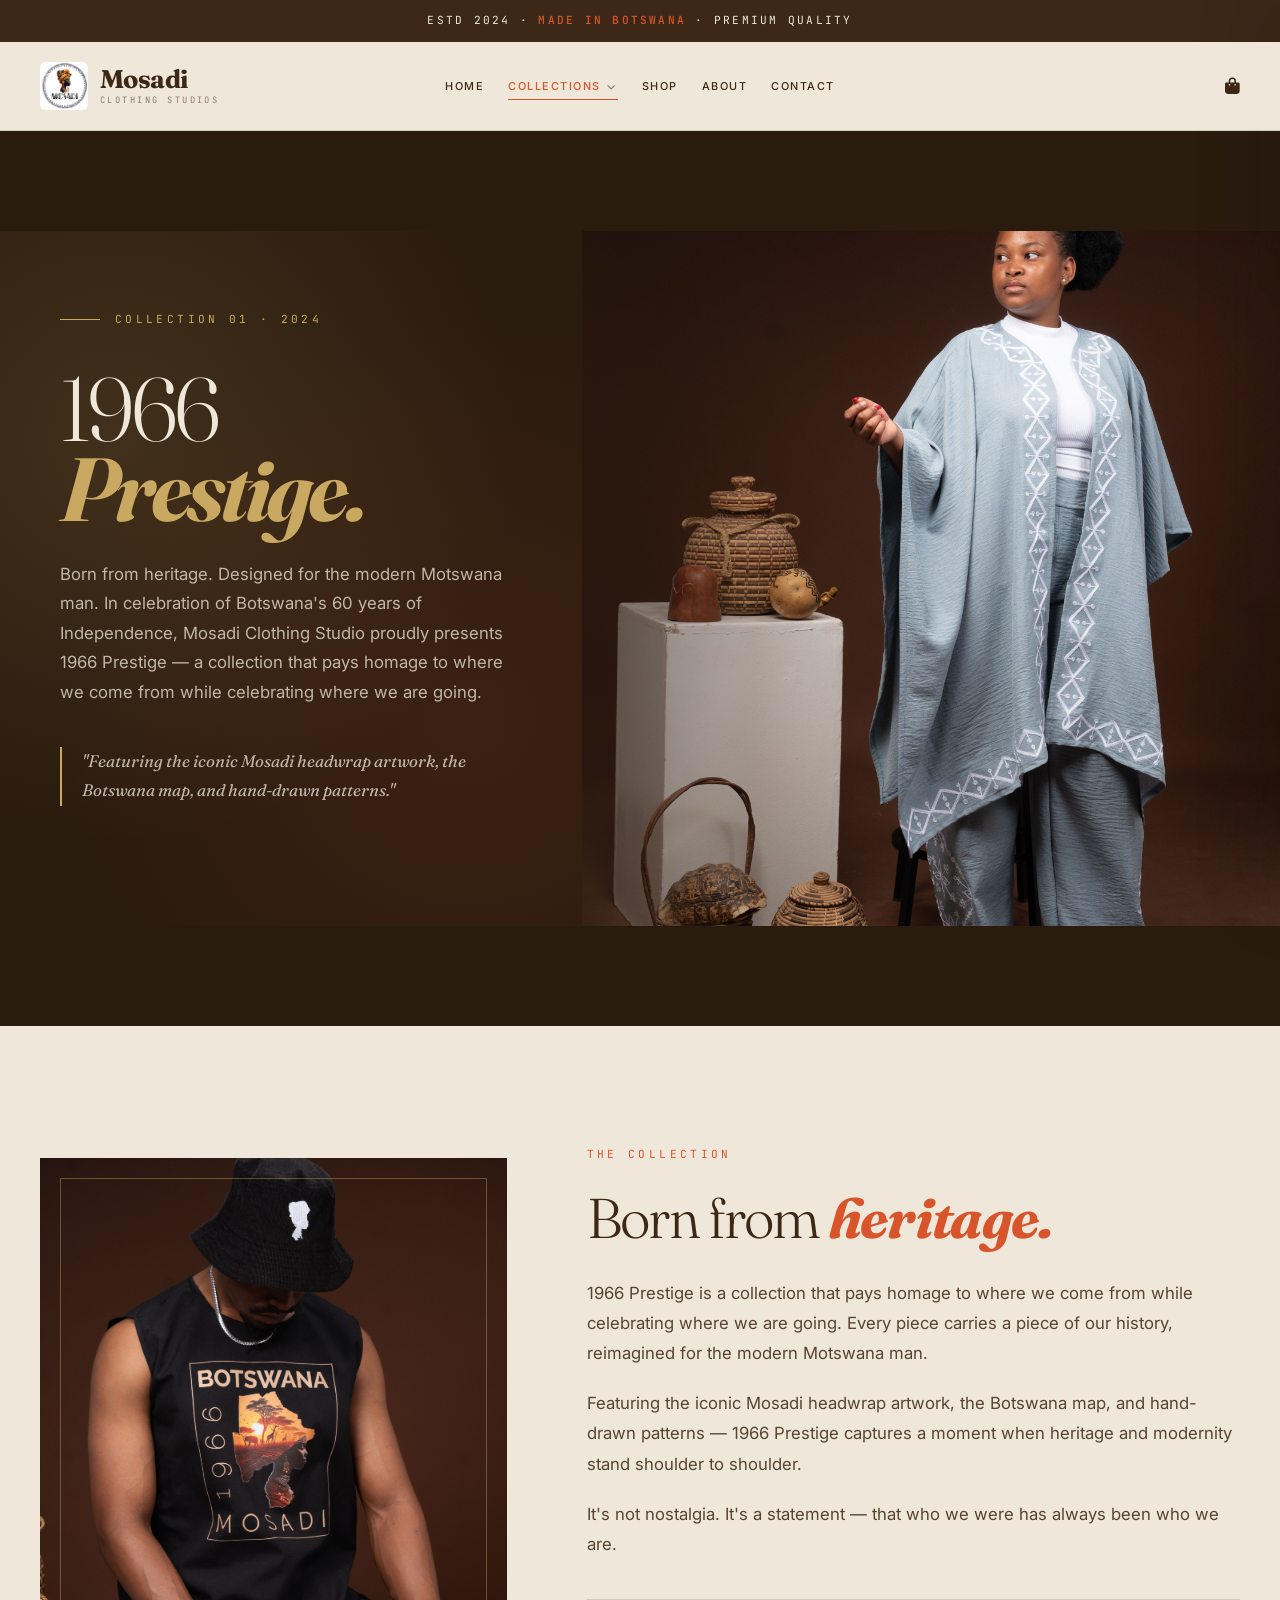
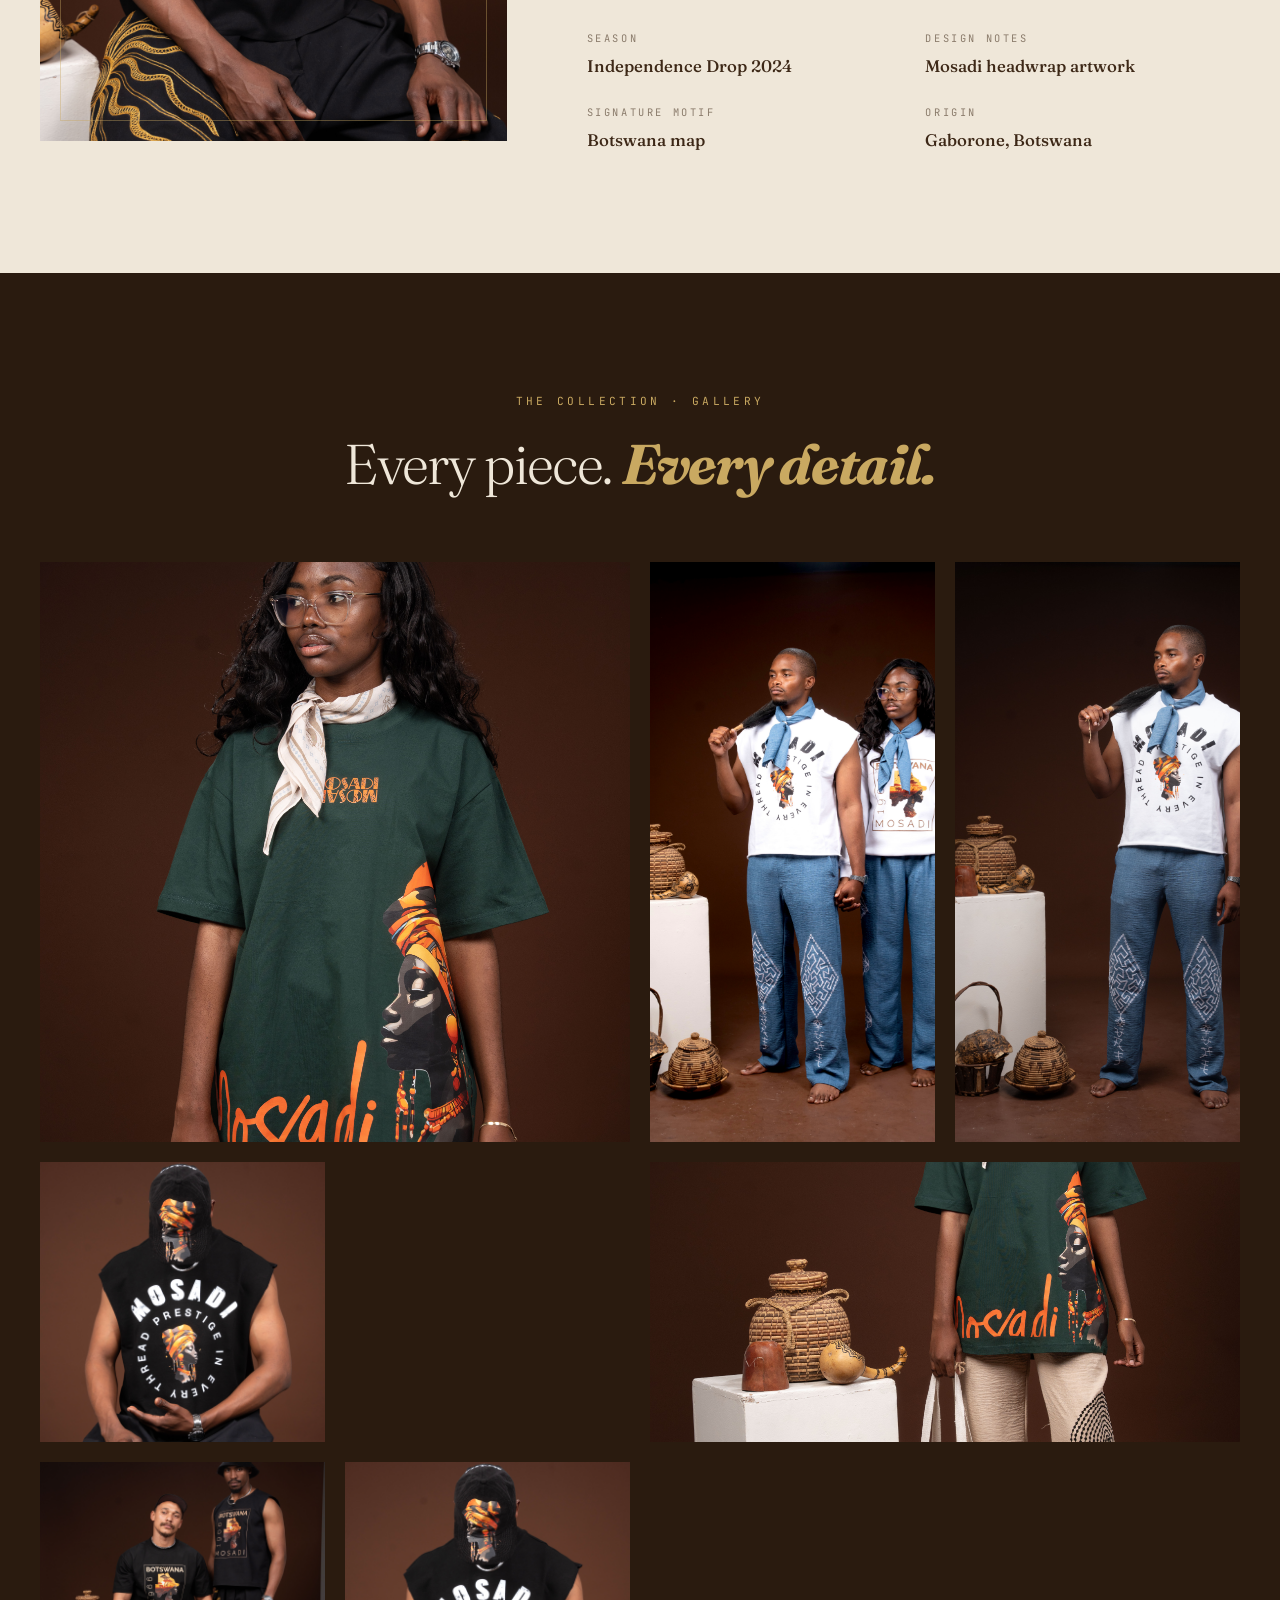
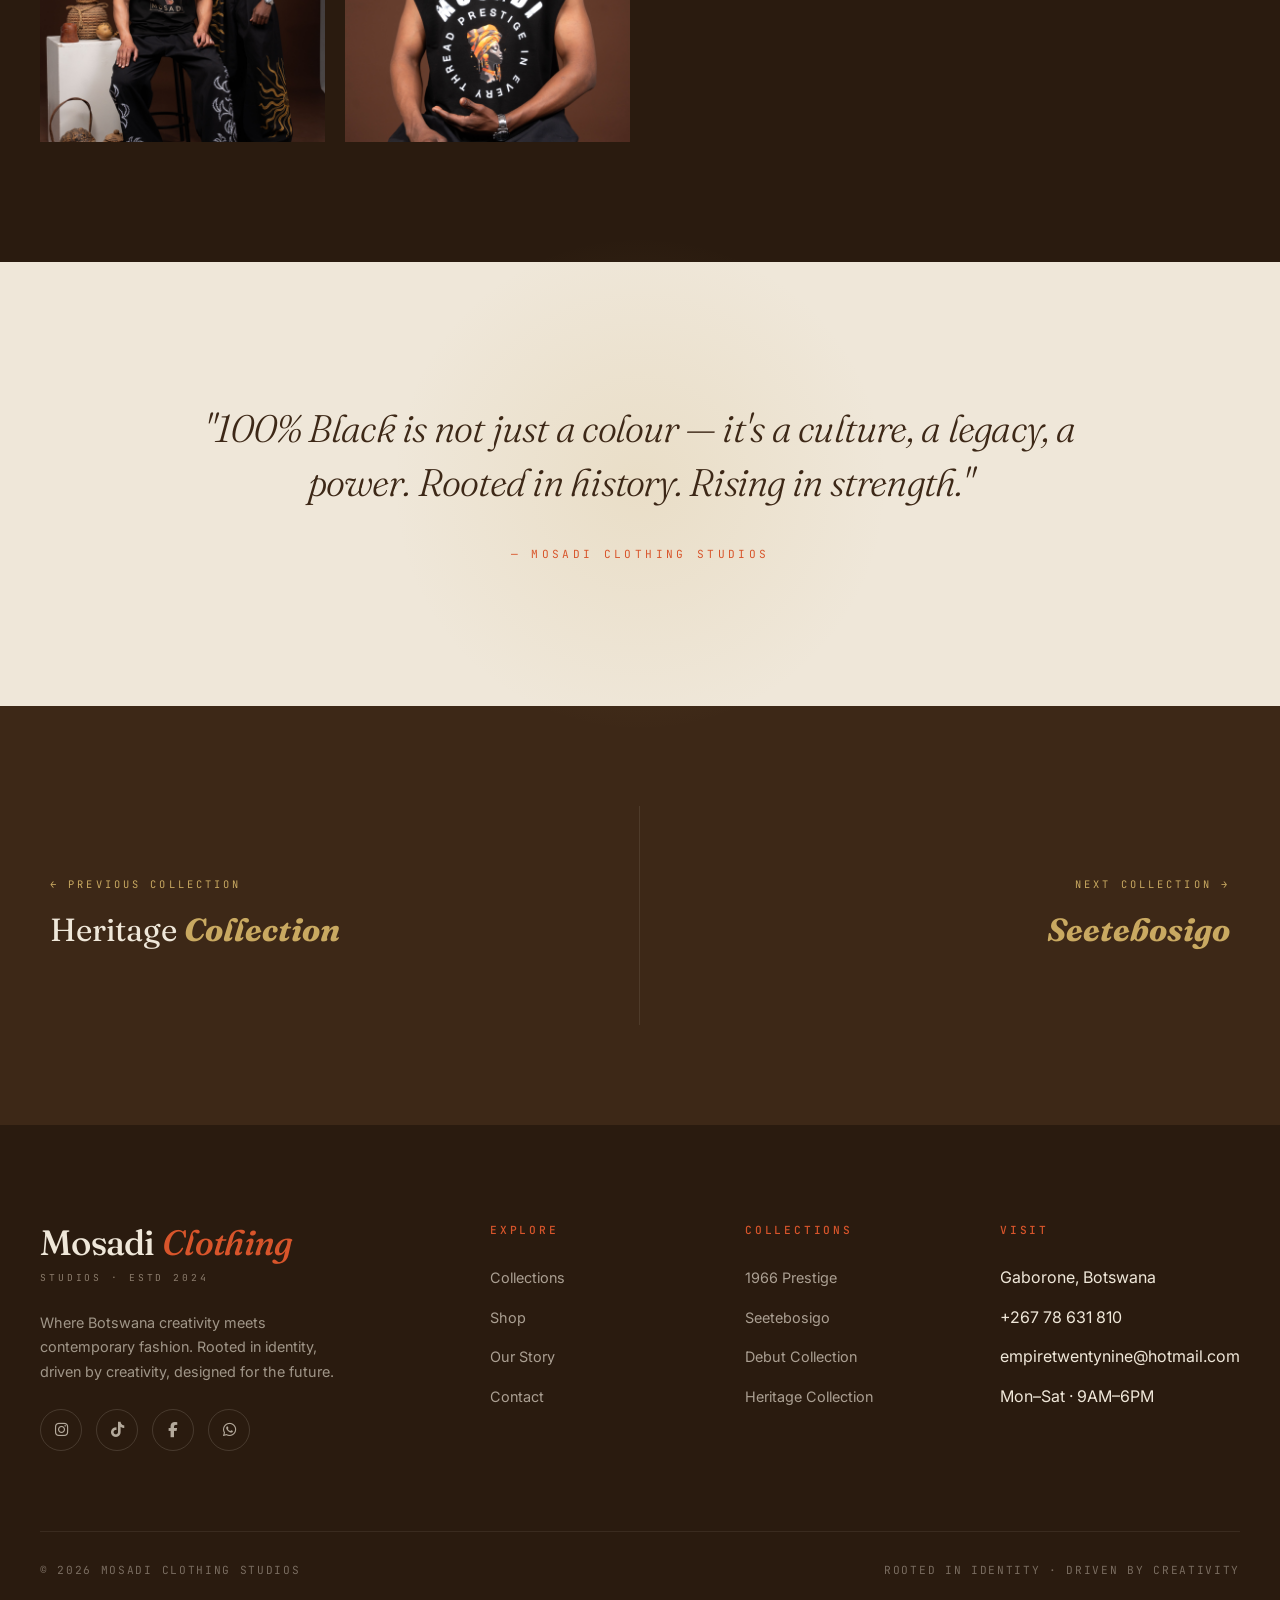
==== 1966-prestige.html @ 162afd67 "Fix logo image source in 1966-prestige.html" ====
<!DOCTYPE html>
<html lang="en">
<head>
    <meta charset="UTF-8">
    <meta name="viewport" content="width=device-width, initial-scale=1.0">
    <title>1966 Prestige | Mosadi Clothing Studios</title>
    <meta name="description" content="1966 Prestige — Born from heritage. Designed for the modern Motswana man. In celebration of Botswana's 60 years of Independence.">
    <link rel="stylesheet" href="https://cdnjs.cloudflare.com/ajax/libs/font-awesome/6.4.0/css/all.min.css">
    <link href="https://fonts.googleapis.com/css2?family=Fraunces:ital,opsz,wght@0,9..144,300;0,9..144,500;0,9..144,700;1,9..144,400&family=Inter:wght@400;500;600&family=JetBrains+Mono:wght@400;500&display=swap" rel="stylesheet">
    <link rel="stylesheet" href="style.css">
    <style>
        /* ============================================
           HERO
        ============================================ */
        .p-hero {
            display: grid;
            grid-template-columns: 1fr 1.2fr;
            min-height: 92vh;
            background: #2A1B0F;
        }
        .p-hero-text {
            padding: 80px 60px;
            display: flex;
            flex-direction: column;
            justify-content: center;
            position: relative;
            color: #EFE7D9;
        }
        .p-hero-text::before {
            content: '';
            position: absolute;
            inset: 0;
            background:
                radial-gradient(circle at 20% 30%, rgba(201, 169, 97, 0.15), transparent 60%),
                radial-gradient(circle at 80% 70%, rgba(216, 85, 43, 0.1), transparent 60%);
            pointer-events: none;
        }
        .p-hero-eyebrow {
            display: flex;
            align-items: center;
            gap: 15px;
            font-family: 'JetBrains Mono', monospace;
            font-size: 0.7rem;
            letter-spacing: 0.3em;
            text-transform: uppercase;
            color: #C9A961;
            margin-bottom: 40px;
            position: relative;
        }
        .p-hero-eyebrow::before {
            content: '';
            width: 40px;
            height: 1px;
            background: #C9A961;
        }
        .p-hero-text h1 {
            font-family: 'Fraunces', serif;
            font-size: clamp(3.5rem, 7vw, 7rem);
            font-weight: 300;
            line-height: 0.9;
            letter-spacing: -0.04em;
            color: #EFE7D9;
            margin-bottom: 30px;
            position: relative;
        }
        .p-hero-text h1 em {
            font-style: italic;
            font-weight: 700;
            color: #C9A961;
        }
        .p-hero-text p {
            font-size: 1.05rem;
            color: rgba(239, 231, 217, 0.75);
            max-width: 460px;
            line-height: 1.75;
            position: relative;
            margin-bottom: 40px;
        }
        .p-hero-tagline {
            font-family: 'Fraunces', serif;
            font-style: italic;
            font-size: 1.4rem;
            color: #C9A961;
            border-left: 2px solid #C9A961;
            padding-left: 20px;
            position: relative;
        }
        .p-hero-visual {
            background-size: cover;
            background-position: center;
            position: relative;
        }
        .p-hero-visual::after {
            content: '';
            position: absolute;
            inset: 0;
            background: linear-gradient(to left, transparent 60%, rgba(42, 27, 15, 0.5));
        }

        /* ============================================
           STORY
        ============================================ */
        .p-story {
            padding: 120px 0;
            background: #EFE7D9;
        }
        .p-story-grid {
            display: grid;
            grid-template-columns: 1fr 1.4fr;
            gap: 80px;
            align-items: center;
        }
        .p-story-img {
            aspect-ratio: 4/5;
            background-size: cover;
            background-position: center;
            position: relative;
        }
        .p-story-img::after {
            content: '';
            position: absolute;
            top: 20px; left: 20px; right: 20px; bottom: 20px;
            border: 1px solid rgba(201, 169, 97, 0.4);
        }
        .p-story-text h2 {
            font-family: 'Fraunces', serif;
            font-size: clamp(2.2rem, 4.5vw, 3.5rem);
            font-weight: 300;
            line-height: 1.05;
            letter-spacing: -0.03em;
            color: #3D2817;
            margin-bottom: 30px;
        }
        .p-story-text h2 em { font-style: italic; font-weight: 700; color: #D8552B; }
        .p-story-text p {
            font-size: 1.05rem;
            color: #3D2817;
            opacity: 0.85;
            line-height: 1.8;
            margin-bottom: 20px;
        }
        .p-story-notes {
            margin-top: 40px;
            display: grid;
            grid-template-columns: 1fr 1fr;
            gap: 24px;
            padding-top: 30px;
            border-top: 1px solid rgba(61, 40, 23, 0.15);
        }
        .p-story-note-label {
            font-family: 'JetBrains Mono', monospace;
            font-size: 0.65rem;
            letter-spacing: 0.25em;
            text-transform: uppercase;
            color: #8A7B6B;
            margin-bottom: 6px;
            display: block;
        }
        .p-story-note-value {
            font-family: 'Fraunces', serif;
            font-size: 1.05rem;
            color: #3D2817;
            font-weight: 500;
        }

        /* ============================================
           GALLERY — NEW
        ============================================ */
        .p-gallery {
            padding: 120px 0;
            background: #2A1B0F;
            color: #EFE7D9;
        }
        .p-gallery-header {
            text-align: center;
            margin-bottom: 70px;
        }
        .p-gallery-header .section-label {
            color: #C9A961;
            text-align: center;
            display: block;
        }
        .p-gallery-header h2 {
            font-family: 'Fraunces', serif;
            font-size: clamp(2.2rem, 4.5vw, 3.5rem);
            font-weight: 300;
            color: #EFE7D9;
            letter-spacing: -0.03em;
            line-height: 1;
            margin-top: 15px;
        }
        .p-gallery-header h2 em {
            font-style: italic;
            font-weight: 700;
            color: #C9A961;
        }

        /* The masonry-style gallery grid */
        .p-gallery-grid {
            display: grid;
            grid-template-columns: repeat(4, 1fr);
            grid-auto-rows: 280px;
            gap: 20px;
        }

        /* Each gallery item */
        .p-gallery-item {
            background-size: cover;
            background-position: center;
            position: relative;
            overflow: hidden;
            cursor: pointer;
            transition: transform 0.6s ease;
        }

        .p-gallery-item::after {
            content: '';
            position: absolute;
            inset: 0;
            background: linear-gradient(
                to top,
                rgba(26, 19, 13, 0.85) 0%,
                rgba(26, 19, 13, 0.2) 40%,
                transparent 70%
            );
            opacity: 0;
            transition: opacity 0.5s ease;
        }

        .p-gallery-item:hover::after { opacity: 1; }

        .p-gallery-item:hover {
            transform: scale(1.02);
        }

        /* Featured spans — big items */
        .p-gallery-item.tall { grid-row: span 2; }
        .p-gallery-item.wide { grid-column: span 2; }
        .p-gallery-item.hero-item { grid-column: span 2; grid-row: span 2; }

        /* Caption on hover */
        .p-gallery-caption {
            position: absolute;
            bottom: 0;
            left: 0;
            right: 0;
            padding: 25px;
            z-index: 2;
            opacity: 0;
            transform: translateY(10px);
            transition: all 0.5s cubic-bezier(0.4, 0, 0.2, 1);
        }

        .p-gallery-item:hover .p-gallery-caption {
            opacity: 1;
            transform: translateY(0);
        }

        .p-gallery-caption h3 {
            font-family: 'Fraunces', serif;
            font-size: 1.15rem;
            font-weight: 500;
            color: #EFE7D9;
            margin-bottom: 4px;
        }
        .p-gallery-caption span {
            font-family: 'JetBrains Mono', monospace;
            font-size: 0.6rem;
            letter-spacing: 0.2em;
            text-transform: uppercase;
            color: #C9A961;
        }

        /* Responsive gallery */
        @media (max-width: 1024px) {
            .p-gallery-grid {
                grid-template-columns: repeat(2, 1fr);
                grid-auto-rows: 240px;
            }
        }
        @media (max-width: 600px) {
            .p-gallery-grid {
                grid-template-columns: 1fr;
                grid-auto-rows: 320px;
            }
            .p-gallery-item.hero-item,
            .p-gallery-item.wide {
                grid-column: span 1;
            }
            .p-gallery-item.tall { grid-row: span 1; }

            /* On mobile, always show captions */
            .p-gallery-item::after { opacity: 1; }
            .p-gallery-caption {
                opacity: 1;
                transform: translateY(0);
            }
        }

        /* ============================================
           QUOTE
        ============================================ */
        .p-quote {
            padding: 140px 40px;
            background: #EFE7D9;
            text-align: center;
            position: relative;
        }
        .p-quote::before {
            content: '';
            position: absolute;
            top: 50%;
            left: 50%;
            transform: translate(-50%, -50%);
            width: 500px;
            height: 500px;
            background: radial-gradient(circle, rgba(201, 169, 97, 0.15), transparent 70%);
        }
        .p-quote p {
            font-family: 'Fraunces', serif;
            font-style: italic;
            font-weight: 300;
            font-size: clamp(1.5rem, 3vw, 2.5rem);
            line-height: 1.4;
            color: #3D2817;
            max-width: 900px;
            margin: 0 auto 30px;
            letter-spacing: -0.02em;
            position: relative;
        }
        .p-quote span {
            font-family: 'JetBrains Mono', monospace;
            font-size: 0.7rem;
            letter-spacing: 0.3em;
            text-transform: uppercase;
            color: #D8552B;
            position: relative;
        }

        /* ============================================
           PREV / NEXT
        ============================================ */
        .p-nav {
            background: #3D2817;
            color: #EFE7D9;
            display: grid;
            grid-template-columns: 1fr 1fr;
        }
        .p-nav-item {
            padding: 70px 50px;
            display: flex;
            flex-direction: column;
            gap: 12px;
            text-decoration: none;
            color: inherit;
            transition: background 0.4s ease;
        }
        .p-nav-item:first-child { border-right: 1px solid rgba(239, 231, 217, 0.1); }
        .p-nav-item:hover { background: #2A1B0F; }
        .p-nav-label {
            font-family: 'JetBrains Mono', monospace;
            font-size: 0.65rem;
            letter-spacing: 0.3em;
            text-transform: uppercase;
            color: #C9A961;
        }
        .p-nav-title {
            font-family: 'Fraunces', serif;
            font-size: clamp(1.3rem, 2.5vw, 2rem);
            font-weight: 400;
            color: #EFE7D9;
        }
        .p-nav-title em { font-style: italic; font-weight: 700; color: #C9A961; }
        .p-nav-item.next { text-align: right; }

        @media (max-width: 1024px) {
            .p-hero { grid-template-columns: 1fr; }
            .p-hero-visual { min-height: 500px; }
            .p-hero-text { padding: 70px 40px; }
            .p-story-grid { grid-template-columns: 1fr; gap: 50px; }
        }
        @media (max-width: 600px) {
            .p-hero-text { padding: 50px 24px; }
            .p-nav { grid-template-columns: 1fr; }
            .p-nav-item:first-child { border-right: none; border-bottom: 1px solid rgba(239, 231, 217, 0.1); }
            .p-nav-item.next { text-align: left; }
            .p-story-notes { grid-template-columns: 1fr; }
        }
    </style>
</head>
<body>

    <div class="top-bar">ESTD 2024 · <strong>MADE IN BOTSWANA</strong> · PREMIUM QUALITY</div>

    <header>
        <div class="container nav-container">
            <a href="index.html" class="logo">
                <img src="(Upload-from-mobile-1792503243)603AEE9B-3267-40AD-9421-F3F1CFA5DAF8.jpeg" alt="Mosadi Clothing Studios" class="logo-mark">
                <div class="logo-text">
                    <div class="logo-name">Mosadi</div>
                    <div class="logo-sub">CLOTHING STUDIOS</div>
                </div>
            </a>
            <nav>
                <ul>
                    <li><a href="index.html">Home</a></li>
                    <li class="nav-dropdown">
                        <a href="collections.html" class="active">Collections <i class="fas fa-chevron-down"></i></a>
                        <div class="nav-dropdown-menu">
                            <a href="1966-prestige.html"><span class="dropdown-num">01</span> 1966 Prestige</a>
                            <a href="seetebosigo.html"><span class="dropdown-num">02</span> Seetebosigo</a>
                            <a href="debut-collection.html"><span class="dropdown-num">03</span> Debut Collection</a>
                            <a href="heritage-collection.html"><span class="dropdown-num">04</span> Heritage Collection</a>
                        </div>
                    </li>
                    <li><a href="shop.html">Shop</a></li>
                    <li><a href="about.html">About</a></li>
                    <li><a href="contact.html">Contact</a></li>
                </ul>
            </nav>
            <div class="nav-icons">
            
                <button class="cart-icon-btn" onclick="toggleCart()" aria-label="Open cart">
                    <i class="fas fa-shopping-bag"></i>
                    <span class="cart-count" id="cart-count">0</span>
                </button>
            </div>
        </div>
    </header>

    <main>

        <!-- HERO -->
        <section class="p-hero">
            <div class="p-hero-text">
                <span class="p-hero-eyebrow">Collection 01 · 2024</span>
                <h1>1966<br><em>Prestige.</em></h1>
                <p>Born from heritage. Designed for the modern Motswana man. In celebration of Botswana's 60 years of Independence, Mosadi Clothing Studio proudly presents 1966 Prestige — a collection that pays homage to where we come from while celebrating where we are going.</p>
                <p class="p-hero-tagline">"Featuring the iconic Mosadi headwrap artwork, the Botswana map, and hand-drawn patterns."</p>
            </div>
            <div class="p-hero-visual" style="background-image: url('IMG_2333%20(1).jpeg');"></div>
        </section>

        <!-- STORY -->
        <section class="p-story">
            <div class="container p-story-grid">
                <div class="p-story-img" style="background-image: url('IMG_2314.jpeg');"></div>
                <div class="p-story-text">
                    <span class="section-label">The Collection</span>
                    <h2>Born from <em>heritage.</em></h2>
                    <p>1966 Prestige is a collection that pays homage to where we come from while celebrating where we are going. Every piece carries a piece of our history, reimagined for the modern Motswana man.</p>
                    <p>Featuring the iconic Mosadi headwrap artwork, the Botswana map, and hand-drawn patterns — 1966 Prestige captures a moment when heritage and modernity stand shoulder to shoulder.</p>
                    <p>It's not nostalgia. It's a statement — that who we were has always been who we are.</p>
                    <div class="p-story-notes">
                        <div>
                            <span class="p-story-note-label">Season</span>
                            <span class="p-story-note-value">Independence Drop 2024</span>
                        </div>
                        <div>
                            <span class="p-story-note-label">Design Notes</span>
                            <span class="p-story-note-value">Mosadi headwrap artwork</span>
                        </div>
                        <div>
                            <span class="p-story-note-label">Signature Motif</span>
                            <span class="p-story-note-value">Botswana map</span>
                        </div>
                        <div>
                            <span class="p-story-note-label">Origin</span>
                            <span class="p-story-note-value">Gaborone, Botswana</span>
                        </div>
                    </div>
                </div>
            </div>
        </section>

        <!-- GALLERY — NEW -->
        <section class="p-gallery">
            <div class="container">
                <div class="p-gallery-header">
                    <span class="section-label">The Collection · Gallery</span>
                    <h2>Every piece. <em>Every detail.</em></h2>
                </div>

                <div class="p-gallery-grid">

                    <!-- Hero image — 2x2 -->
                    <div class="p-gallery-item hero-item" style="background-image: url('IMG_2313.jpeg');">
                        <div class="p-gallery-caption">
                            <h3>1966 Prestige — Hero Look</h3>
                            <span>Collection Signature</span>
                        </div>
                    </div>

                    <!-- Tall images -->
                    <div class="p-gallery-item tall" style="background-image: url('IMG_2146.jpeg');">
                        <div class="p-gallery-caption">
                            <h3>Heritage Hoodie</h3>
                            <span>Signature Cut</span>
                        </div>
                    </div>

                    <div class="p-gallery-item tall" style="background-image: url('IMG_2143.jpeg');">
                        <div class="p-gallery-caption">
                            <h3>Botswana Wide-Leg Set</h3>
                            <span>Full Look</span>
                        </div>
                    </div>

                    <!-- Standard images -->
                    <div class="p-gallery-item" style="background-image: url('IMG_2139.jpeg');">
                        <div class="p-gallery-caption">
                            <h3>Headwrap Artwork Tee</h3>
                            <span>Graphic Series</span>
                        </div>
                    </div>

                    <div class="p-gallery-item" style="background-image: url('IMG_2138%20(1).jpeg);">
                        <div class="p-gallery-caption">
                            <h3>Botswana Map Print</h3>
                            <span>Signature Motif</span>
                        </div>
                    </div>

                    <!-- Wide image -->
                    <div class="p-gallery-item wide" style="background-image: url('IMG_2137.jpeg');">
                        <div class="p-gallery-caption">
                            <h3>Independence Edition Set</h3>
                            <span>Full Coordination</span>
                        </div>
                    </div>

                    <!-- More standard images -->
                    <div class="p-gallery-item" style="background-image: url('IMG_2136.jpeg');">
                        <div class="p-gallery-caption">
                            <h3>Hand-Drawn Patterns</h3>
                            <span>Detail Shot</span>
                        </div>
                    </div>

                    <div class="p-gallery-item" style="background-image: url('IMG_2139.jpeg');">
                        <div class="p-gallery-caption">
                            <h3>Prestige Cap</h3>
                            <span>Accessories</span>
                        </div>
                    </div>

                </div>
            </div>
        </section>

        <!-- QUOTE -->
        <section class="p-quote">
            <p>"100% Black is not just a colour — it's a culture, a legacy, a power. Rooted in history. Rising in strength."</p>
            <span>— Mosadi Clothing Studios</span>
        </section>

        <!-- PREV / NEXT -->
        <section class="p-nav">
            <a href="heritage-collection.html" class="p-nav-item">
                <span class="p-nav-label">← Previous Collection</span>
                <span class="p-nav-title">Heritage <em>Collection</em></span>
            </a>
            <a href="seetebosigo.html" class="p-nav-item next">
                <span class="p-nav-label">Next Collection →</span>
                <span class="p-nav-title"><em>Seetebosigo</em></span>
            </a>
        </section>

    </main>

    <footer>
        <div class="container">
            <div class="footer-top">
                <div class="footer-brand">
                    <h3>Mosadi <span>Clothing</span></h3>
                    <small>STUDIOS · ESTD 2024</small>
                    <p>Where Botswana creativity meets contemporary fashion. Rooted in identity, driven by creativity, designed for the future.</p>
                    <div class="footer-socials">
                        <a href="https://www.instagram.com/mosadiclothingstudio/3" target="_blank" rel="noopener"><i class="fab fa-instagram"></i></a>
                        <a href="https://www.tiktok.com/@mosadiclothingstudio/video/7630798015929928980" target="_blank" rel="noopener"><i class="fab fa-tiktok"></i></a>
                        <a href="https://www.facebook.com/61581693073335/" target="_blank" rel="noopener"><i class="fab fa-facebook-f"></i></a>
                        <a href="https://wa.me/26778631810" target="_blank" rel="noopener"><i class="fab fa-whatsapp"></i></a>
                    </div>
                </div>
                <div class="footer-col">
                    <h4>Explore</h4>
                    <ul>
                        <li><a href="collections.html">Collections</a></li>
                        <li><a href="shop.html">Shop</a></li>
                        <li><a href="about.html">Our Story</a></li>
                        <li><a href="contact.html">Contact</a></li>
                    </ul>
                </div>
                <div class="footer-col">
                    <h4>Collections</h4>
                    <ul>
                        <li><a href="1966-prestige.html">1966 Prestige</a></li>
                        <li><a href="seetebosigo.html">Seetebosigo</a></li>
                        <li><a href="debut-collection.html">Debut Collection</a></li>
                        <li><a href="heritage-collection.html">Heritage Collection</a></li>
                    </ul>
                </div>
                <div class="footer-col">
                    <h4>Visit</h4>
                    <ul>
                        <li>Gaborone, Botswana</li>
                        <li>+267 78 631 810</li>
                        <li>empiretwentynine@hotmail.com</li>
                        <li>Mon–Sat · 9AM–6PM</li>
                    </ul>
                </div>
            </div>
            <div class="footer-bottom">
                <span>© 2026 MOSADI CLOTHING STUDIOS</span>
                <span>ROOTED IN IDENTITY · DRIVEN BY CREATIVITY</span>
            </div>
        </div>
    </footer>

    <div class="cart-overlay" id="cart-overlay" onclick="closeCart()"></div>
    <aside class="cart-drawer" id="cart-drawer">
        <div class="cart-header">
            <h3>Your Cart</h3>
            <button onclick="closeCart()" aria-label="Close cart"><i class="fas fa-times"></i></button>
        </div>
        <div class="cart-items" id="cart-items"></div>
        <div class="cart-footer">
            <div class="cart-total-row"><span>Total</span><strong id="cart-total">P0.00</strong></div>
            <button class="cart-checkout-btn" onclick="checkoutCart()"><i class="fab fa-whatsapp"></i> Order via WhatsApp</button>
            <p class="cart-note">We'll confirm availability and delivery on WhatsApp</p>
        </div>
    </aside>

    <script src="main.js"></script>
</body>
</html>
---- style.css ----
/* ============================================
   MOSADI CLOTHING STUDIOS — EDITORIAL THEME
   Chocolate · Cream · Burnt Orange · Olive
============================================ */
:root {
    --choc: #3D2817;
    --choc-deep: #2A1B0F;
    --cream: #EFE7D9;
    --cream-warm: #F5EEE1;
    --orange: #D8552B;
    --olive: #4A5D3D;
    --ink: #1A130D;
    --grey: #8A7B6B;
    --border: rgba(61, 40, 23, 0.15);
    --mono: 'JetBrains Mono', monospace;
    --serif: 'Fraunces', serif;
    --sans: 'Inter', sans-serif;
    --transition: all 0.4s cubic-bezier(0.4, 0, 0.2, 1);
}

* { margin: 0; padding: 0; box-sizing: border-box; }

body {
    font-family: var(--sans);
    background-color: var(--cream);
    color: var(--ink);
    line-height: 1.6;
    overflow-x: hidden;
    display: flex;
    flex-direction: column;
    min-height: 100vh;
}

h1, h2, h3, h4, h5 {
    font-family: var(--serif);
    font-weight: 500;
    letter-spacing: -0.02em;
    line-height: 1.05;
}

a { text-decoration: none; color: inherit; transition: var(--transition); }
ul { list-style: none; }
img { max-width: 100%; display: block; }
main { flex: 1; }

.container { max-width: 1400px; margin: 0 auto; padding: 0 40px; width: 100%; }
.mono { font-family: var(--mono); letter-spacing: 0.05em; }

/* ============================================
   TOP BAR
============================================ */
.top-bar {
    background-color: var(--choc);
    color: var(--cream);
    padding: 12px 0;
    text-align: center;
    font-family: var(--mono);
    font-size: 0.7rem;
    letter-spacing: 0.2em;
    text-transform: uppercase;
}
.top-bar strong { color: var(--orange); font-weight: 500; }

/* ============================================
   HEADER
============================================ */
header {
    background-color: var(--cream);
    padding: 20px 0;
    position: sticky;
    top: 0;
    z-index: 1000;
    border-bottom: 1px solid var(--border);
    backdrop-filter: blur(12px);
}

.nav-container {
    display: grid;
    grid-template-columns: 1fr auto 1fr;
    align-items: center;
    gap: 40px;
}

.logo {
    display: flex;
    align-items: center;
    gap: 12px;
    text-decoration: none;
    justify-self: start;
    min-width: 0;
}

.logo-mark {
    width: 48px;
    height: 48px;
    object-fit: cover;
    border-radius: 6px;
    flex-shrink: 0;
    background: var(--choc);
}

.logo-text {
    display: flex;
    flex-direction: column;
    gap: 3px;
    line-height: 1;
    min-width: 0;
}

.logo-name {
    font-family: var(--serif);
    font-size: 1.6rem;
    font-weight: 700;
    letter-spacing: -0.02em;
    color: var(--choc);
    line-height: 1;
    white-space: nowrap;
}

.logo-sub {
    font-family: var(--mono);
    font-size: 0.55rem;
    letter-spacing: 0.28em;
    color: var(--grey);
    font-weight: 400;
    text-transform: uppercase;
    line-height: 1;
    white-space: nowrap;
}

nav { justify-self: center; }

nav ul {
    display: flex;
    gap: 24px;
    list-style: none;
    margin: 0;
    padding: 0;
    white-space: nowrap;
}

nav a {
    font-family: var(--sans);
    font-size: 0.68rem;
    letter-spacing: 0.14em;
    text-transform: uppercase;
    font-weight: 500;
    color: var(--choc);
    text-decoration: none;
    position: relative;
    padding-bottom: 4px;
    white-space: nowrap;
    transition: color 0.3s ease;
    display: inline-block;
}

nav a::after {
    content: '';
    position: absolute;
    bottom: 0;
    left: 0;
    width: 0;
    height: 1px;
    background-color: var(--orange);
    transition: width 0.3s ease;
}

nav a:hover,
nav a.active {
    color: var(--orange);
}

nav a:hover::after,
nav a.active::after {
    width: 100%;
}

.nav-icons {
    display: flex;
    gap: 18px;
    align-items: center;
    justify-self: end;
}

.nav-icons > i {
    color: var(--choc);
    cursor: pointer;
    font-size: 1rem;
    transition: color 0.3s ease;
}

.nav-icons > i:hover {
    color: var(--orange);
}

@media (max-width: 850px) {
    .nav-container {
        grid-template-columns: 1fr;
        gap: 16px;
        justify-items: center;
    }
    .logo { justify-self: center; }
    .nav-icons { justify-self: center; }
    nav ul {
        gap: 18px;
        flex-wrap: wrap;
        justify-content: center;
    }
    nav a {
        font-size: 0.62rem;
        letter-spacing: 0.1em;
    }
}
@media (max-width: 500px) {
    .logo-mark { width: 40px; height: 40px; }
    .logo-name { font-size: 1.3rem; }
    .logo-sub { font-size: 0.5rem; }
    nav ul { gap: 14px; }
    nav a { font-size: 0.62rem; letter-spacing: 0.1em; }
}

/* ============================================
   HERO
============================================ */
.hero {
    background-color: var(--choc);
    color: var(--cream);
    min-height: 92vh;
    display: grid;
    grid-template-columns: 1fr 1.15fr;
    align-items: stretch;
    overflow: hidden;
}

.hero-content {
    padding: 80px 60px;
    display: flex;
    flex-direction: column;
    justify-content: center;
    background-color: var(--choc);
    position: relative;
}
.hero-content::before {
    content: '';
    position: absolute;
    top: 0; left: 0; right: 0; bottom: 0;
    background:
        radial-gradient(circle at 20% 30%, rgba(216, 85, 43, 0.08), transparent 60%),
        radial-gradient(circle at 80% 70%, rgba(74, 93, 61, 0.1), transparent 60%);
    pointer-events: none;
}

.hero-eyebrow {
    font-family: var(--mono);
    font-size: 0.7rem;
    letter-spacing: 0.3em;
    text-transform: uppercase;
    color: var(--orange);
    margin-bottom: 40px;
    position: relative;
    display: flex;
    align-items: center;
    gap: 15px;
}
.hero-eyebrow::before {
    content: '';
    width: 40px;
    height: 1px;
    background-color: var(--orange);
}

.hero h1 {
    font-size: clamp(4rem, 8vw, 8rem);
    font-weight: 300;
    line-height: 0.9;
    letter-spacing: -0.04em;
    color: var(--cream);
    margin-bottom: 30px;
    position: relative;
}
.hero h1 em {
    font-style: italic;
    font-weight: 700;
    color: var(--orange);
}

.hero p {
    font-size: 1.05rem;
    color: rgba(239, 231, 217, 0.75);
    max-width: 500px;
    margin-bottom: 45px;
    line-height: 1.7;
    position: relative;
}

.hero-actions {
    display: flex;
    gap: 20px;
    flex-wrap: wrap;
    position: relative;
}

.btn {
    display: inline-flex;
    align-items: center;
    gap: 12px;
    padding: 18px 36px;
    background-color: var(--orange);
    color: var(--cream);
    font-family: var(--sans);
    font-size: 0.75rem;
    font-weight: 600;
    text-transform: uppercase;
    letter-spacing: 0.2em;
    border: 1px solid var(--orange);
    cursor: pointer;
    transition: var(--transition);
}
.btn:hover { background-color: transparent; color: var(--orange); }

.btn-outline {
    background-color: transparent;
    color: var(--cream);
    border-color: rgba(239, 231, 217, 0.3);
}
.btn-outline:hover { background-color: var(--cream); color: var(--choc); border-color: var(--cream); }

.hero-image {
    background-size: cover;
    background-position: center;
    position: relative;
}
.hero-image::after {
    content: '';
    position: absolute;
    inset: 0;
    background: linear-gradient(to right, rgba(61, 40, 23, 0.3), transparent 40%);
}

.hero-stamp {
    position: absolute;
    bottom: 40px;
    right: 40px;
    width: 120px;
    height: 120px;
    border-radius: 50%;
    border: 1px solid rgba(239, 231, 217, 0.3);
    display: flex;
    align-items: center;
    justify-content: center;
    font-family: var(--mono);
    font-size: 0.6rem;
    letter-spacing: 0.2em;
    color: var(--cream);
    text-align: center;
    line-height: 1.5;
    transform: rotate(-8deg);
    z-index: 2;
}

/* ============================================
   SECTIONS
============================================ */
section { padding: 100px 0; }

.section-label {
    font-family: var(--mono);
    font-size: 0.7rem;
    letter-spacing: 0.3em;
    text-transform: uppercase;
    color: var(--orange);
    margin-bottom: 25px;
    display: block;
}

.section-title {
    font-size: clamp(2.5rem, 5vw, 5rem);
    font-weight: 300;
    line-height: 1;
    letter-spacing: -0.03em;
    color: var(--choc);
    margin-bottom: 30px;
}
.section-title em {
    font-style: italic;
    font-weight: 700;
    color: var(--orange);
}

/* ============================================
   BRAND STORY
============================================ */
.story {
    background-color: var(--cream-warm);
    padding: 120px 0;
}
.story-grid {
    display: grid;
    grid-template-columns: 1fr 1.2fr;
    gap: 80px;
    align-items: center;
}
.story-img {
    position: relative;
    aspect-ratio: 3/4;
    overflow: hidden;
}
.story-img img {
    width: 100%;
    height: 100%;
    object-fit: cover;
    filter: sepia(0.15) contrast(1.05);
    transition: transform 1s ease;
}
.story-img:hover img { transform: scale(1.04); }
.story-img::after {
    content: '';
    position: absolute;
    top: 20px; left: 20px; right: 20px; bottom: 20px;
    border: 1px solid rgba(239, 231, 217, 0.4);
    pointer-events: none;
}

.story-text h2 {
    font-size: clamp(2.5rem, 4.5vw, 4rem);
    font-weight: 300;
    line-height: 1;
    margin-bottom: 35px;
    color: var(--choc);
}
.story-text h2 em { font-style: italic; font-weight: 700; color: var(--orange); }

.story-text p {
    font-size: 1.05rem;
    color: var(--choc);
    opacity: 0.8;
    margin-bottom: 22px;
    line-height: 1.75;
}
.story-text .signature {
    font-family: var(--serif);
    font-style: italic;
    font-size: 1.4rem;
    color: var(--orange);
    margin-top: 30px;
}

/* ============================================
   COLLECTIONS PREVIEW
============================================ */
.collections-preview {
    background-color: var(--choc);
    color: var(--cream);
}
.collections-preview .section-title { color: var(--cream); }
.collections-preview .section-title em { color: var(--orange); }
.collections-preview .section-label { color: var(--orange); }

.collections-header {
    display: flex;
    justify-content: space-between;
    align-items: flex-end;
    margin-bottom: 70px;
    flex-wrap: wrap;
    gap: 30px;
}
.collections-header .section-title { margin-bottom: 0; max-width: 700px; }
.collections-header p {
    max-width: 320px;
    color: rgba(239, 231, 217, 0.65);
    font-size: 0.9rem;
}

.collections-grid {
    display: grid;
    grid-template-columns: 1.4fr 1fr;
    gap: 30px;
}

.collection-card {
    position: relative;
    overflow: hidden;
    cursor: pointer;
    display: flex;
    flex-direction: column;
    background-color: var(--choc-deep);
}
.collection-card:first-child { grid-row: span 2; }
.collection-card .collection-img {
    height: 100%;
    min-height: 400px;
    background-size: cover;
    background-position: center;
    transition: transform 1.2s ease;
    filter: contrast(1.05) saturate(0.95);
}
.collection-card:hover .collection-img { transform: scale(1.05); }

.collection-overlay {
    position: absolute;
    bottom: 0; left: 0; right: 0;
    padding: 50px 40px 40px;
    background: linear-gradient(to top, rgba(26, 19, 13, 0.95), rgba(26, 19, 13, 0.4) 60%, transparent);
    color: var(--cream);
}
.collection-overlay .coll-num {
    font-family: var(--mono);
    font-size: 0.65rem;
    letter-spacing: 0.3em;
    color: var(--orange);
    display: block;
    margin-bottom: 15px;
}
.collection-overlay h3 {
    font-size: 2.2rem;
    font-weight: 500;
    letter-spacing: -0.02em;
    margin-bottom: 12px;
    color: var(--cream);
}
.collection-overlay p {
    font-size: 0.95rem;
    color: rgba(239, 231, 217, 0.75);
    max-width: 400px;
    line-height: 1.6;
}

/* ============================================
   DESIGN MEANINGS
============================================ */
.meanings { background-color: var(--cream); }
.meanings-header {
    text-align: center;
    max-width: 800px;
    margin: 0 auto 80px;
}
.meanings-header .section-label { text-align: center; }
.meanings-header p {
    color: var(--grey);
    font-size: 1.05rem;
    margin-top: 20px;
}

.meanings-grid {
    display: grid;
    grid-template-columns: repeat(3, 1fr);
    gap: 40px;
}

.meaning-card {
    background-color: var(--cream-warm);
    border: 1px solid var(--border);
    transition: var(--transition);
    overflow: hidden;
    display: flex;
    flex-direction: column;
}
.meaning-card:hover {
    transform: translateY(-8px);
    box-shadow: 0 25px 50px rgba(61, 40, 23, 0.12);
}

.meaning-img {
    height: 320px;
    background-size: cover;
    background-position: center;
    position: relative;
    filter: grayscale(15%) contrast(1.05);
    transition: transform 1s ease, filter 0.6s ease;
}
.meaning-card:hover .meaning-img {
    transform: scale(1.03);
    filter: grayscale(0%);
}

.meaning-content {
    padding: 40px 35px 45px;
    position: relative;
}

.meaning-num {
    font-family: var(--mono);
    font-size: 0.65rem;
    letter-spacing: 0.3em;
    color: var(--orange);
    display: block;
    margin-bottom: 18px;
    font-weight: 500;
}
.meaning-card h3 {
    font-size: 2rem;
    font-weight: 500;
    color: var(--choc);
    margin-bottom: 6px;
    letter-spacing: -0.02em;
}
.meaning-en {
    font-family: var(--serif);
    font-style: italic;
    color: var(--orange);
    font-size: 1.05rem;
    margin-bottom: 20px;
    display: block;
}
.meaning-content p {
    color: var(--grey);
    font-size: 0.95rem;
    line-height: 1.7;
}

/* ============================================
   SHOP PAGE
============================================ */
.page-header {
    padding: 100px 0 60px;
    background-color: var(--choc);
    color: var(--cream);
    text-align: center;
}
.page-header h1 {
    font-size: clamp(3rem, 6vw, 6rem);
    font-weight: 300;
    color: var(--cream);
    margin-bottom: 20px;
    letter-spacing: -0.03em;
}
.page-header h1 em { font-style: italic; font-weight: 700; color: var(--orange); }
.page-header p {
    color: rgba(239, 231, 217, 0.7);
    max-width: 600px;
    margin: 0 auto;
    font-size: 1.05rem;
}

.shop-filters {
    padding: 60px 0 40px;
    display: flex;
    gap: 15px;
    flex-wrap: wrap;
    justify-content: center;
    border-bottom: 1px solid var(--border);
}
.filter-btn {
    padding: 12px 28px;
    background: transparent;
    border: 1px solid var(--border);
    font-family: var(--sans);
    font-size: 0.75rem;
    letter-spacing: 0.15em;
    text-transform: uppercase;
    font-weight: 500;
    cursor: pointer;
    transition: var(--transition);
    color: var(--choc);
}
.filter-btn:hover, .filter-btn.active {
    background-color: var(--choc);
    color: var(--cream);
    border-color: var(--choc);
}

.shop-grid {
    display: grid;
    grid-template-columns: repeat(auto-fill, minmax(280px, 1fr));
    gap: 40px;
    padding: 60px 0 100px;
}

.product-card {
    cursor: pointer;
    transition: var(--transition);
}
.product-card:hover { transform: translateY(-6px); }

.product-img {
    aspect-ratio: 3/4;
    background-color: var(--choc-deep);
    background-size: cover;
    background-position: center;
    position: relative;
    overflow: hidden;
    margin-bottom: 22px;
}
.product-img img {
    width: 100%;
    height: 100%;
    object-fit: cover;
    transition: transform 1s ease;
}
.product-card:hover .product-img img { transform: scale(1.05); }

.product-tag {
    position: absolute;
    top: 20px;
    left: 20px;
    background-color: var(--orange);
    color: var(--cream);
    padding: 6px 14px;
    font-family: var(--mono);
    font-size: 0.6rem;
    letter-spacing: 0.2em;
    text-transform: uppercase;
    font-weight: 500;
    z-index: 2;
}

.product-info h3 {
    font-family: var(--serif);
    font-size: 1.3rem;
    font-weight: 500;
    color: var(--choc);
    margin-bottom: 6px;
    letter-spacing: -0.01em;
}
.product-cat {
    font-family: var(--mono);
    font-size: 0.65rem;
    letter-spacing: 0.2em;
    text-transform: uppercase;
    color: var(--grey);
    display: block;
    margin-bottom: 12px;
}
.product-price {
    font-family: var(--serif);
    font-size: 1.15rem;
    font-weight: 500;
    color: var(--orange);
}

/* ============================================
   ABOUT PAGE
============================================ */
.founders-grid {
    display: grid;
    grid-template-columns: repeat(2, 1fr);
    gap: 40px;
    margin-top: 60px;
}
.founder-card { position: relative; }
.founder-img {
    aspect-ratio: 3/4;
    background-size: cover;
    background-position: center;
    margin-bottom: 25px;
    filter: sepia(0.1);
    transition: var(--transition);
}
.founder-card:hover .founder-img { filter: sepia(0); }
.founder-card h3 {
    font-size: 1.8rem;
    font-weight: 500;
    color: var(--choc);
    margin-bottom: 5px;
}
.founder-card .role {
    font-family: var(--mono);
    font-size: 0.7rem;
    letter-spacing: 0.25em;
    text-transform: uppercase;
    color: var(--orange);
    display: block;
    margin-bottom: 15px;
}
.founder-card p {
    color: var(--grey);
    font-size: 0.95rem;
    line-height: 1.7;
}

/* ============================================
   CONTACT PAGE
============================================ */
.contact-grid {
    display: grid;
    grid-template-columns: 1fr 1.2fr;
    gap: 80px;
    padding: 100px 0;
}

.contact-info h2 {
    font-size: 3rem;
    color: var(--choc);
    margin-bottom: 30px;
    font-weight: 300;
    letter-spacing: -0.02em;
}
.contact-info h2 em { font-style: italic; font-weight: 700; color: var(--orange); }

.contact-detail {
    padding: 25px 0;
    border-bottom: 1px solid var(--border);
    display: flex;
    justify-content: space-between;
    align-items: center;
    gap: 20px;
}
.contact-detail .label {
    font-family: var(--mono);
    font-size: 0.7rem;
    letter-spacing: 0.25em;
    text-transform: uppercase;
    color: var(--grey);
}
.contact-detail .value {
    font-family: var(--serif);
    font-size: 1.15rem;
    color: var(--choc);
    text-align: right;
    font-weight: 500;
}

.contact-form {
    background-color: var(--cream-warm);
    padding: 60px;
    border: 1px solid var(--border);
}
.form-group { margin-bottom: 25px; }
.form-group label {
    display: block;
    font-family: var(--mono);
    font-size: 0.7rem;
    letter-spacing: 0.2em;
    text-transform: uppercase;
    color: var(--choc);
    margin-bottom: 12px;
    font-weight: 500;
}
.form-group input, .form-group textarea, .form-group select {
    width: 100%;
    padding: 16px 18px;
    border: 1px solid var(--border);
    background-color: var(--cream);
    font-family: var(--sans);
    font-size: 0.95rem;
    color: var(--ink);
    transition: var(--transition);
}
.form-group input:focus, .form-group textarea:focus, .form-group select:focus {
    outline: none;
    border-color: var(--orange);
    background-color: white;
}
.form-row { display: grid; grid-template-columns: 1fr 1fr; gap: 20px; }

/* ============================================
   MANIFESTO
============================================ */
.manifesto {
    background-color: var(--choc);
    color: var(--cream);
    padding: 0 0 100px;
    overflow: hidden;
    position: relative;
}
.manifesto-marquee {
    border-top: 1px solid rgba(239, 231, 217, 0.12);
    border-bottom: 1px solid rgba(239, 231, 217, 0.12);
    padding: 40px 0;
    overflow: hidden;
    position: relative;
    margin-bottom: 100px;
}
.manifesto-marquee::before,
.manifesto-marquee::after {
    content: '';
    position: absolute;
    top: 0; bottom: 0;
    width: 120px;
    z-index: 2;
    pointer-events: none;
}
.manifesto-marquee::before { left: 0; background: linear-gradient(to right, var(--choc), transparent); }
.manifesto-marquee::after { right: 0; background: linear-gradient(to left, var(--choc), transparent); }
.marquee-track {
    display: flex;
    gap: 60px;
    white-space: nowrap;
    animation: marquee 40s linear infinite;
    align-items: center;
}
.manifesto-marquee:hover .marquee-track { animation-play-state: paused; }
.marquee-track span {
    font-family: var(--serif);
    font-size: clamp(2rem, 4vw, 3.5rem);
    font-weight: 300;
    letter-spacing: -0.02em;
    color: rgba(239, 231, 217, 0.45);
    transition: color 0.4s ease;
    cursor: default;
}
.marquee-track span.dot { color: var(--orange); font-size: 1.2rem; opacity: 0.7; }
.marquee-track span:not(.dot):hover { color: var(--orange); font-style: italic; font-weight: 500; }
@keyframes marquee {
    from { transform: translateX(0); }
    to   { transform: translateX(-50%); }
}
.manifesto-header {
    max-width: 1300px;
    margin: 0 auto 70px;
    padding: 0 40px;
}
.manifesto-header .section-label { color: var(--orange); }
.manifesto-title {
    font-size: clamp(2.5rem, 5vw, 4.5rem);
    font-weight: 300;
    line-height: 1;
    letter-spacing: -0.03em;
    color: var(--cream);
    margin-top: 25px;
}
.manifesto-title em { font-style: italic; font-weight: 700; color: var(--orange); }
.manifesto-stack {
    max-width: 1300px;
    margin: 0 auto;
    padding: 0 40px;
    border-top: 1px solid rgba(239, 231, 217, 0.12);
}
.manifesto-item {
    display: grid;
    grid-template-columns: 140px 1fr;
    gap: 40px;
    align-items: baseline;
    padding: 30px 0;
    border-bottom: 1px solid rgba(239, 231, 217, 0.12);
    cursor: pointer;
    position: relative;
    transition: padding 0.5s cubic-bezier(0.4, 0, 0.2, 1);
}
.manifesto-item::before {
    content: '';
    position: absolute;
    left: -40px;
    top: 50%;
    transform: translateY(-50%);
    width: 0;
    height: 1px;
    background-color: var(--orange);
    transition: width 0.5s cubic-bezier(0.4, 0, 0.2, 1);
}
.manifesto-item:hover,
.manifesto-item.active { padding: 40px 0 40px 30px; }
.manifesto-item:hover::before,
.manifesto-item.active::before { width: 30px; }
.mi-num {
    font-family: var(--mono);
    font-size: 0.75rem;
    letter-spacing: 0.25em;
    color: rgba(239, 231, 217, 0.35);
    font-weight: 500;
    transition: color 0.4s ease;
}
.manifesto-item:hover .mi-num,
.manifesto-item.active .mi-num { color: var(--orange); }
.mi-body {
    display: grid;
    grid-template-columns: 1fr 1fr;
    gap: 60px;
    align-items: center;
}
.mi-body h3 {
    font-family: var(--serif);
    font-size: clamp(1.6rem, 2.5vw, 2.2rem);
    font-weight: 400;
    line-height: 1;
    letter-spacing: -0.02em;
    color: rgba(239, 231, 217, 0.85);
    transition: color 0.4s ease, transform 0.5s cubic-bezier(0.4, 0, 0.2, 1);
}
.manifesto-item:hover h3,
.manifesto-item.active h3 { color: var(--cream); font-weight: 500; font-style: italic; }
.mi-body p {
    color: rgba(239, 231, 217, 0.55);
    font-size: 0.95rem;
    line-height: 1.7;
    max-width: 500px;
    opacity: 0;
    transform: translateY(10px);
    transition: all 0.5s cubic-bezier(0.4, 0, 0.2, 1);
}
.manifesto-item:hover p,
.manifesto-item.active p {
    opacity: 1;
    transform: translateY(0);
    color: rgba(239, 231, 217, 0.8);
}
.manifesto-quote {
    max-width: 1300px;
    margin: 120px auto 0;
    padding: 0 40px;
    text-align: center;
}
.manifesto-quote p {
    font-family: var(--serif);
    font-style: italic;
    font-weight: 300;
    font-size: clamp(1.6rem, 3.5vw, 3rem);
    line-height: 1.3;
    letter-spacing: -0.02em;
    color: var(--cream);
    max-width: 900px;
    margin: 0 auto 30px;
}
.manifesto-quote span {
    font-family: var(--mono);
    font-size: 0.7rem;
    letter-spacing: 0.3em;
    text-transform: uppercase;
    color: var(--orange);
}

/* ============================================
   CTA SPLIT
============================================ */
.cta-split {
    position: relative;
    min-height: 600px;
    display: flex;
    align-items: center;
    justify-content: center;
    overflow: hidden;
    padding: 120px 0;
}
.cta-bg {
    position: absolute;
    top: 0;
    height: 100%;
    width: 50%;
    background-size: cover;
    background-position: center;
    transition: transform 1.5s ease;
}
.cta-bg-left { left: 0; background-position: right center; }
.cta-bg-right { right: 0; background-position: left center; }
.cta-split:hover .cta-bg-left { transform: translateX(-10px) scale(1.02); }
.cta-split:hover .cta-bg-right { transform: translateX(10px) scale(1.02); }
.cta-overlay {
    position: absolute;
    inset: 0;
    background: linear-gradient(
        to right,
        rgba(42, 27, 15, 0.85) 0%,
        rgba(42, 27, 15, 0.5) 45%,
        rgba(42, 27, 15, 0.5) 55%,
        rgba(42, 27, 15, 0.85) 100%
    );
    z-index: 1;
}
.cta-content {
    position: relative;
    z-index: 2;
    text-align: center;
    padding: 0 30px;
    max-width: 900px;
}

/* ============================================
   PAGE HEADER SLIDESHOW
============================================ */
.page-header-slideshow {
    position: relative;
    min-height: 640px;
    display: flex;
    align-items: center;
    justify-content: center;
    overflow: hidden;
    background-color: var(--choc-deep);
}
.ph-slide {
    position: absolute;
    inset: 0;
    background-size: cover;
    background-position: center;
    opacity: 0;
    transform: scale(1.05);
    transition: opacity 1.6s ease, transform 7s ease;
    will-change: opacity, transform;
    z-index: 1;
}
.ph-slide.active { opacity: 1; transform: scale(1.12); z-index: 2; }
.ph-overlay {
    position: absolute;
    inset: 0;
    background: linear-gradient(
        to bottom,
        rgba(26, 19, 13, 0.55) 0%,
        rgba(26, 19, 13, 0.7) 50%,
        rgba(26, 19, 13, 0.92) 100%
    );
    z-index: 3;
    pointer-events: none;
}
.ph-content {
    position: relative;
    z-index: 4;
    text-align: center;
    animation: phFadeUp 1.2s ease both;
}
@keyframes phFadeUp {
    from { opacity: 0; transform: translateY(20px); }
    to   { opacity: 1; transform: translateY(0); }
}
.page-header-slideshow h1 {
    font-family: var(--serif);
    font-size: clamp(3rem, 7vw, 6.5rem);
    font-weight: 300;
    line-height: 1;
    letter-spacing: -0.03em;
    color: var(--cream);
    margin-bottom: 20px;
}
.page-header-slideshow h1 em { font-style: italic; font-weight: 700; color: var(--orange); }
.page-header-slideshow p {
    color: rgba(239, 231, 217, 0.85);
    max-width: 600px;
    margin: 0 auto;
    font-size: 1.05rem;
    line-height: 1.7;
}
.ph-dots {
    position: absolute;
    bottom: 40px;
    left: 50%;
    transform: translateX(-50%);
    z-index: 5;
    display: flex;
    gap: 14px;
}
.ph-dot {
    display: block;
    width: 32px;
    height: 2px;
    background-color: rgba(239, 231, 217, 0.25);
    cursor: pointer;
    transition: all 0.5s ease;
    border-radius: 2px;
}
.ph-dot:hover { background-color: rgba(239, 231, 217, 0.5); }
.ph-dot.active { background-color: var(--orange); width: 56px; }

/* ============================================
   COLLECTIONS PAGE 4-CARD GRID
============================================ */
.collections-section-header {
    text-align: center;
    max-width: 800px;
    margin: 0 auto 70px;
}
.collections-section-header .section-label {
    text-align: center;
    display: block;
    margin-bottom: 20px;
    color: var(--orange);
}
.collections-section-header .section-title { margin-bottom: 20px; }
.collections-section-header p {
    color: var(--grey);
    font-size: 1.05rem;
    line-height: 1.7;
}
.collections-grid-four {
    display: grid;
    grid-template-columns: 1fr 1fr;
    gap: 40px;
}
.collection-card-four {
    display: flex;
    flex-direction: column;
    background-color: white;
    overflow: hidden;
    border: 1px solid var(--border);
    transition: var(--transition);
    text-decoration: none;
    color: inherit;
}
.collection-card-four:hover {
    transform: translateY(-8px);
    box-shadow: 0 25px 50px rgba(61, 40, 23, 0.12);
    border-color: var(--choc);
}
.collection-img-four {
    height: 420px;
    background-size: cover;
    background-position: center;
    position: relative;
    overflow: hidden;
    transition: transform 1s ease;
}
.collection-card-four:hover .collection-img-four { transform: scale(1.04); }
.collection-img-four::after {
    content: '';
    position: absolute;
    bottom: 0;
    left: 0;
    height: 3px;
    width: 100%;
    background-color: var(--orange);
    transform: scaleX(0);
    transform-origin: left;
    transition: transform 0.6s cubic-bezier(0.4, 0, 0.2, 1);
}
.collection-card-four:hover .collection-img-four::after { transform: scaleX(1); }
.collection-info-four {
    padding: 40px 40px 45px;
    display: flex;
    flex-direction: column;
    flex: 1;
}
.coll-num {
    font-family: var(--mono);
    font-size: 0.65rem;
    letter-spacing: 0.3em;
    color: var(--orange);
    display: block;
    margin-bottom: 18px;
    font-weight: 500;
}
.collection-info-four h3 {
    font-family: var(--serif);
    font-size: 2rem;
    font-weight: 500;
    color: var(--choc);
    letter-spacing: -0.02em;
    line-height: 1.1;
    margin-bottom: 15px;
}
.collection-info-four p {
    color: var(--grey);
    font-size: 0.95rem;
    line-height: 1.7;
    margin-bottom: 25px;
    flex: 1;
}
.coll-link {
    font-family: var(--mono);
    font-size: 0.7rem;
    letter-spacing: 0.2em;
    text-transform: uppercase;
    color: var(--choc);
    font-weight: 600;
    display: inline-flex;
    align-items: center;
    gap: 10px;
    transition: var(--transition);
    padding-top: 20px;
    border-top: 1px solid var(--border);
}
.coll-link i { transition: transform 0.4s ease; }
.collection-card-four:hover .coll-link { color: var(--orange); }
.collection-card-four:hover .coll-link i { transform: translateX(8px); }

/* ============================================
   CART SYSTEM — CORRECTLY FIXED
============================================ */

.cart-icon-btn {
    position: relative;
    background: none;
    border: none;
    cursor: pointer;
    color: var(--choc);
    font-size: 1.05rem;
    padding: 0;
    display: flex;
    align-items: center;
    transition: color 0.3s ease;
}
.cart-icon-btn:hover { color: var(--orange); }

.cart-count {
    position: absolute;
    top: -7px;
    right: -9px;
    background: var(--orange);
    color: var(--cream);
    font-family: var(--mono);
    font-size: 0.55rem;
    font-weight: 700;
    min-width: 16px;
    height: 16px;
    padding: 0 4px;
    border-radius: 20px;
    display: none;
    align-items: center;
    justify-content: center;
    line-height: 1;
}

.cart-overlay {
    position: fixed;
    inset: 0;
    background: rgba(26, 19, 13, 0.5);
    backdrop-filter: blur(4px);
    opacity: 0;
    pointer-events: none;
    transition: opacity 0.4s ease;
    z-index: 998;
}
.cart-overlay.open { opacity: 1; pointer-events: auto; }

.cart-drawer {
    position: fixed;
    top: 0;
    right: 0;
    width: 420px;
    max-width: 100vw;
    height: 100vh;
    background: var(--cream);
    display: flex;
    flex-direction: column;
    transform: translateX(100%);
    transition: transform 0.5s cubic-bezier(0.4, 0, 0.2, 1);
    z-index: 999;
    box-shadow: -20px 0 60px rgba(26, 19, 13, 0.2);
}
.cart-drawer.open { transform: translateX(0); }

.cart-header {
    display: flex;
    justify-content: space-between;
    align-items: center;
    padding: 28px 32px;
    border-bottom: 1px solid var(--border);
}
.cart-header h3 {
    font-family: var(--serif);
    font-size: 1.5rem;
    color: var(--choc);
    letter-spacing: -0.02em;
    font-weight: 500;
}
.cart-header button {
    background: none;
    border: none;
    cursor: pointer;
    color: var(--choc);
    font-size: 1.2rem;
    padding: 8px;
    transition: var(--transition);
}
.cart-header button:hover { color: var(--orange); transform: rotate(90deg); }

.cart-items {
    flex: 1;
    overflow-y: auto;
    padding: 20px 32px;
}

.cart-empty {
    display: flex;
    flex-direction: column;
    align-items: center;
    justify-content: center;
    height: 100%;
    text-align: center;
    color: var(--grey);
}
.cart-empty i {
    font-size: 3rem;
    color: var(--border);
    margin-bottom: 20px;
}
.cart-empty p {
    font-family: var(--serif);
    font-size: 1.1rem;
    color: var(--choc);
    margin-bottom: 10px;
}

.cart-item {
    display: grid;
    grid-template-columns: 80px 1fr auto;
    gap: 16px;
    padding: 18px 0;
    border-bottom: 1px solid var(--border);
    align-items: start;
}
.cart-item-img {
    width: 80px;
    height: 100px;
    object-fit: cover;
    background: var(--choc-deep);
}
.cart-item-info h4 {
    font-family: var(--serif);
    font-size: 0.95rem;
    font-weight: 500;
    color: var(--choc);
    margin-bottom: 6px;
    line-height: 1.3;
}
.cart-item-price {
    font-family: var(--mono);
    font-size: 0.75rem;
    color: var(--orange);
    margin-bottom: 10px;
}
.cart-item-qty {
    display: inline-flex;
    align-items: center;
    border: 1px solid var(--border);
    background: var(--cream-warm);
}
.cart-item-qty button {
    background: none;
    border: none;
    padding: 6px 12px;
    cursor: pointer;
    color: var(--choc);
    font-size: 0.9rem;
    transition: var(--transition);
}
.cart-item-qty button:hover { background: var(--choc); color: var(--cream); }
.cart-item-qty span {
    padding: 0 14px;
    font-family: var(--mono);
    font-size: 0.8rem;
    font-weight: 500;
}
.cart-item-remove {
    background: none;
    border: none;
    color: var(--grey);
    cursor: pointer;
    font-size: 0.9rem;
    padding: 4px;
    transition: var(--transition);
}
.cart-item-remove:hover { color: var(--orange); }

.cart-footer {
    padding: 24px 32px 32px;
    border-top: 1px solid var(--border);
    background: var(--cream-warm);
}
.cart-total-row {
    display: flex;
    justify-content: space-between;
    align-items: baseline;
    margin-bottom: 20px;
}
.cart-total-row span {
    font-family: var(--mono);
    font-size: 0.7rem;
    letter-spacing: 0.2em;
    text-transform: uppercase;
    color: var(--grey);
}
.cart-total-row strong {
    font-family: var(--serif);
    font-size: 1.8rem;
    font-weight: 500;
    color: var(--choc);
    letter-spacing: -0.02em;
}

.cart-checkout-btn {
    width: 100%;
    background: var(--choc);
    color: var(--cream);
    border: none;
    padding: 18px 24px;
    font-family: var(--mono);
    font-size: 0.75rem;
    letter-spacing: 0.2em;
    text-transform: uppercase;
    font-weight: 600;
    cursor: pointer;
    display: flex;
    align-items: center;
    justify-content: center;
    gap: 10px;
    transition: var(--transition);
}
.cart-checkout-btn:hover {
    background: var(--orange);
    transform: translateY(-2px);
    box-shadow: 0 10px 25px rgba(216, 85, 43, 0.25);
}
.cart-checkout-btn i { font-size: 1rem; }

.cart-note {
    margin-top: 14px;
    font-size: 0.75rem;
    color: var(--grey);
    text-align: center;
    line-height: 1.5;
}

/* ============================================
   PRODUCT BADGE + ADD TO CART BUTTON
============================================ */
.product-badge {
    position: absolute;
    top: 20px;
    right: 20px;
    background: var(--olive);
    color: var(--cream);
    padding: 6px 14px;
    font-family: var(--mono);
    font-size: 0.6rem;
    letter-spacing: 0.2em;
    text-transform: uppercase;
    font-weight: 500;
    z-index: 2;
}

.product-add {
    position: absolute;
    bottom: 20px;
    right: 20px;
    background: var(--cream);
    color: var(--choc);
    border: none;
    padding: 10px 18px;
    font-family: var(--mono);
    font-size: 0.65rem;
    letter-spacing: 0.15em;
    text-transform: uppercase;
    font-weight: 600;
    cursor: pointer;
    display: flex;
    align-items: center;
    gap: 8px;
    opacity: 0;
    transform: translateY(10px);
    transition: all 0.35s cubic-bezier(0.4, 0, 0.2, 1);
    z-index: 3;
}
.product-add i { font-size: 0.7rem; }
.product-card:hover .product-add {
    opacity: 1;
    transform: translateY(0);
}
.product-add:hover {
    background: var(--orange);
    color: var(--cream);
}

/* Mobile — always show Add button */
@media (hover: none) {
    .product-add {
        opacity: 1;
        transform: translateY(0);
    }
}

/* ============================================
   FOOTER
============================================ */
footer {
    background-color: var(--choc-deep);
    color: var(--cream);
    padding: 100px 0 30px;
    margin-top: auto;
}
.footer-top {
    display: grid;
    grid-template-columns: 2fr 1fr 1fr 1fr;
    gap: 60px;
    margin-bottom: 80px;
}
.footer-brand h3 {
    font-family: var(--serif);
    font-size: 2.2rem;
    letter-spacing: -0.02em;
    color: var(--cream);
    margin-bottom: 8px;
}
.footer-brand h3 span { color: var(--orange); font-style: italic; }
.footer-brand small {
    font-family: var(--mono);
    font-size: 0.6rem;
    letter-spacing: 0.3em;
    color: var(--grey);
    display: block;
    margin-bottom: 25px;
}
.footer-brand p {
    color: rgba(239, 231, 217, 0.6);
    font-size: 0.9rem;
    max-width: 320px;
    line-height: 1.7;
}
.footer-col h4 {
    font-family: var(--mono);
    font-size: 0.7rem;
    letter-spacing: 0.25em;
    text-transform: uppercase;
    color: var(--orange);
    margin-bottom: 28px;
    font-weight: 500;
}
.footer-col ul li { margin-bottom: 14px; }
.footer-col ul li a {
    color: rgba(239, 231, 217, 0.65);
    font-size: 0.9rem;
}
.footer-col ul li a:hover { color: var(--orange); }

.footer-socials { display: flex; gap: 14px; margin-top: 25px; }
.footer-socials a {
    width: 42px;
    height: 42px;
    border: 1px solid rgba(239, 231, 217, 0.15);
    border-radius: 50%;
    display: flex;
    align-items: center;
    justify-content: center;
    color: rgba(239, 231, 217, 0.7);
    font-size: 0.95rem;
}
.footer-socials a:hover {
    background-color: var(--orange);
    border-color: var(--orange);
    color: var(--cream);
    transform: translateY(-3px);
}

.footer-bottom {
    border-top: 1px solid rgba(239, 231, 217, 0.08);
    padding-top: 30px;
    display: flex;
    justify-content: space-between;
    font-family: var(--mono);
    font-size: 0.7rem;
    letter-spacing: 0.15em;
    color: rgba(239, 231, 217, 0.4);
    flex-wrap: wrap;
    gap: 15px;
}

/* ============================================
   RESPONSIVE
============================================ */
@media (max-width: 1024px) {
    .hero { grid-template-columns: 1fr; min-height: auto; }
    .hero-image { min-height: 500px; }
    .hero-content { padding: 70px 40px; }
    .story-grid { grid-template-columns: 1fr; gap: 50px; }
    .collections-grid { grid-template-columns: 1fr; }
    .collection-card:first-child { grid-row: auto; }
    .meanings-grid { grid-template-columns: 1fr; }
    .footer-top { grid-template-columns: 1fr 1fr; gap: 40px; }
    .contact-grid { grid-template-columns: 1fr; gap: 50px; }
    .founders-grid { grid-template-columns: 1fr; }
    .collections-grid-four { grid-template-columns: 1fr; }
    .collection-img-four { height: 340px; }
    .collection-info-four { padding: 30px 28px 35px; }
    .collection-info-four h3 { font-size: 1.7rem; }
}

@media (max-width: 900px) {
    .manifesto { padding-bottom: 70px; }
    .manifesto-marquee { padding: 30px 0; margin-bottom: 60px; }
    .marquee-track { gap: 40px; }
    .manifesto-header { padding: 0 24px; margin-bottom: 40px; }
    .manifesto-stack { padding: 0 24px; }
    .manifesto-item {
        grid-template-columns: 60px 1fr;
        gap: 20px;
        padding: 24px 0;
    }
    .manifesto-item:hover,
    .manifesto-item.active { padding: 30px 0 30px 15px; }
    .manifesto-item::before { left: -24px; }
    .manifesto-item:hover::before,
    .manifesto-item.active::before { width: 15px; }
    .mi-body { grid-template-columns: 1fr; gap: 12px; }
    .mi-body p { opacity: 1; transform: none; }
    .manifesto-quote { padding: 0 24px; margin-top: 70px; }
}

@media (max-width: 768px) {
    .page-header-slideshow { min-height: 480px; padding: 80px 24px; }
    .ph-dots { bottom: 25px; }
    .ph-dot { width: 24px; }
    .ph-dot.active { width: 40px; }
}

@media (max-width: 700px) {
    .container { padding: 0 24px; }
    nav ul { flex-wrap: wrap; justify-content: center; gap: 20px; }
    nav a { font-size: 0.7rem; }
    section { padding: 70px 0; }
    .hero-content { padding: 50px 24px; }
    .hero-stamp { display: none; }
    .contact-form { padding: 35px 25px; }
    .form-row { grid-template-columns: 1fr; }
    .footer-top { grid-template-columns: 1fr; }
    .footer-bottom { flex-direction: column; text-align: center; }
    .contact-detail { flex-direction: column; align-items: flex-start; gap: 6px; }
    .contact-detail .value { text-align: left; }
}

@media (max-width: 500px) {
    .collection-img-four { height: 280px; }
    .collection-info-four { padding: 25px 22px 30px; }
    .collection-info-four h3 { font-size: 1.5rem; }
    .cart-drawer { width: 100vw; }
    .cart-header { padding: 22px 20px; }
    .cart-items { padding: 16px 20px; }
    .cart-footer { padding: 20px; }
    .cart-total-row strong { font-size: 1.5rem; }
    .cart-item { grid-template-columns: 70px 1fr auto; gap: 12px; }
    .cart-item-img { width: 70px; height: 88px; }
}

@media (prefers-reduced-motion: reduce) {
    .ph-slide { transition: opacity 1s ease; }
    .ph-slide.active { transform: scale(1); }
    .ph-content { animation: none; }
    .marquee-track { animation: none; }
}
/* ============================================
   NAV DROPDOWN — Hover Only
============================================ */
.nav-dropdown {
    position: relative;
}

.nav-dropdown > a {
    display: inline-flex;
    align-items: center;
    gap: 6px;
}

.nav-dropdown > a i {
    font-size: 0.55rem;
    transition: transform 0.3s ease;
    color: var(--grey);
}

.nav-dropdown:hover > a i {
    transform: rotate(180deg);
    color: var(--orange);
}

/* Hidden menu — only visible on hover */
.nav-dropdown-menu {
    position: absolute;
    top: 100%;
    left: 50%;
    transform: translateX(-50%) translateY(-8px);
    min-width: 260px;
    background: var(--cream);
    border: 1px solid var(--border);
    padding: 10px;
    opacity: 0;
    visibility: hidden;
    pointer-events: none;
    transition: all 0.3s cubic-bezier(0.4, 0, 0.2, 1);
    box-shadow: 0 20px 50px rgba(61, 40, 23, 0.15);
    z-index: 9999;
    margin-top: 12px;
}

/* Small arrow */
.nav-dropdown-menu::before {
    content: '';
    position: absolute;
    top: -6px;
    left: 50%;
    transform: translateX(-50%) rotate(45deg);
    width: 12px;
    height: 12px;
    background: var(--cream);
    border-top: 1px solid var(--border);
    border-left: 1px solid var(--border);
}

/* Show on hover */
.nav-dropdown:hover .nav-dropdown-menu {
    opacity: 1;
    visibility: visible;
    pointer-events: auto;
    transform: translateX(-50%) translateY(0);
}

/* Menu items */
.nav-dropdown-menu a {
    display: flex;
    align-items: center;
    gap: 12px;
    padding: 12px 16px;
    font-family: var(--sans);
    font-size: 0.78rem;
    font-weight: 500;
    letter-spacing: 0.05em;
    color: var(--choc);
    text-transform: none;
    transition: background 0.3s ease, color 0.3s ease;
    white-space: nowrap;
}

.nav-dropdown-menu a:hover {
    background: var(--choc);
    color: var(--cream);
}

.nav-dropdown-menu a::after {
    display: none;
}

.dropdown-num {
    font-family: var(--mono);
    font-size: 0.6rem;
    letter-spacing: 0.15em;
    color: var(--orange);
    transition: color 0.3s ease;
}

.nav-dropdown-menu a:hover .dropdown-num {
    color: var(--cream);
}

/* Mobile — accordion style */
@media (max-width: 850px) {
    .nav-dropdown-menu {
        position: static;
        transform: none;
        opacity: 1;
        visibility: visible;
        pointer-events: auto;
        box-shadow: none;
        border: none;
        padding: 0;
        min-width: 0;
        margin-top: 0;
        max-height: 0;
        overflow: hidden;
        transition: max-height 0.4s ease;
    }
    .nav-dropdown-menu::before { display: none; }
    .nav-dropdown:hover .nav-dropdown-menu,
    .nav-dropdown.open .nav-dropdown-menu {
        max-height: 500px;
    }
    .nav-dropdown-menu a {
        padding: 10px 16px 10px 32px;
        font-size: 0.72rem;
    }
}
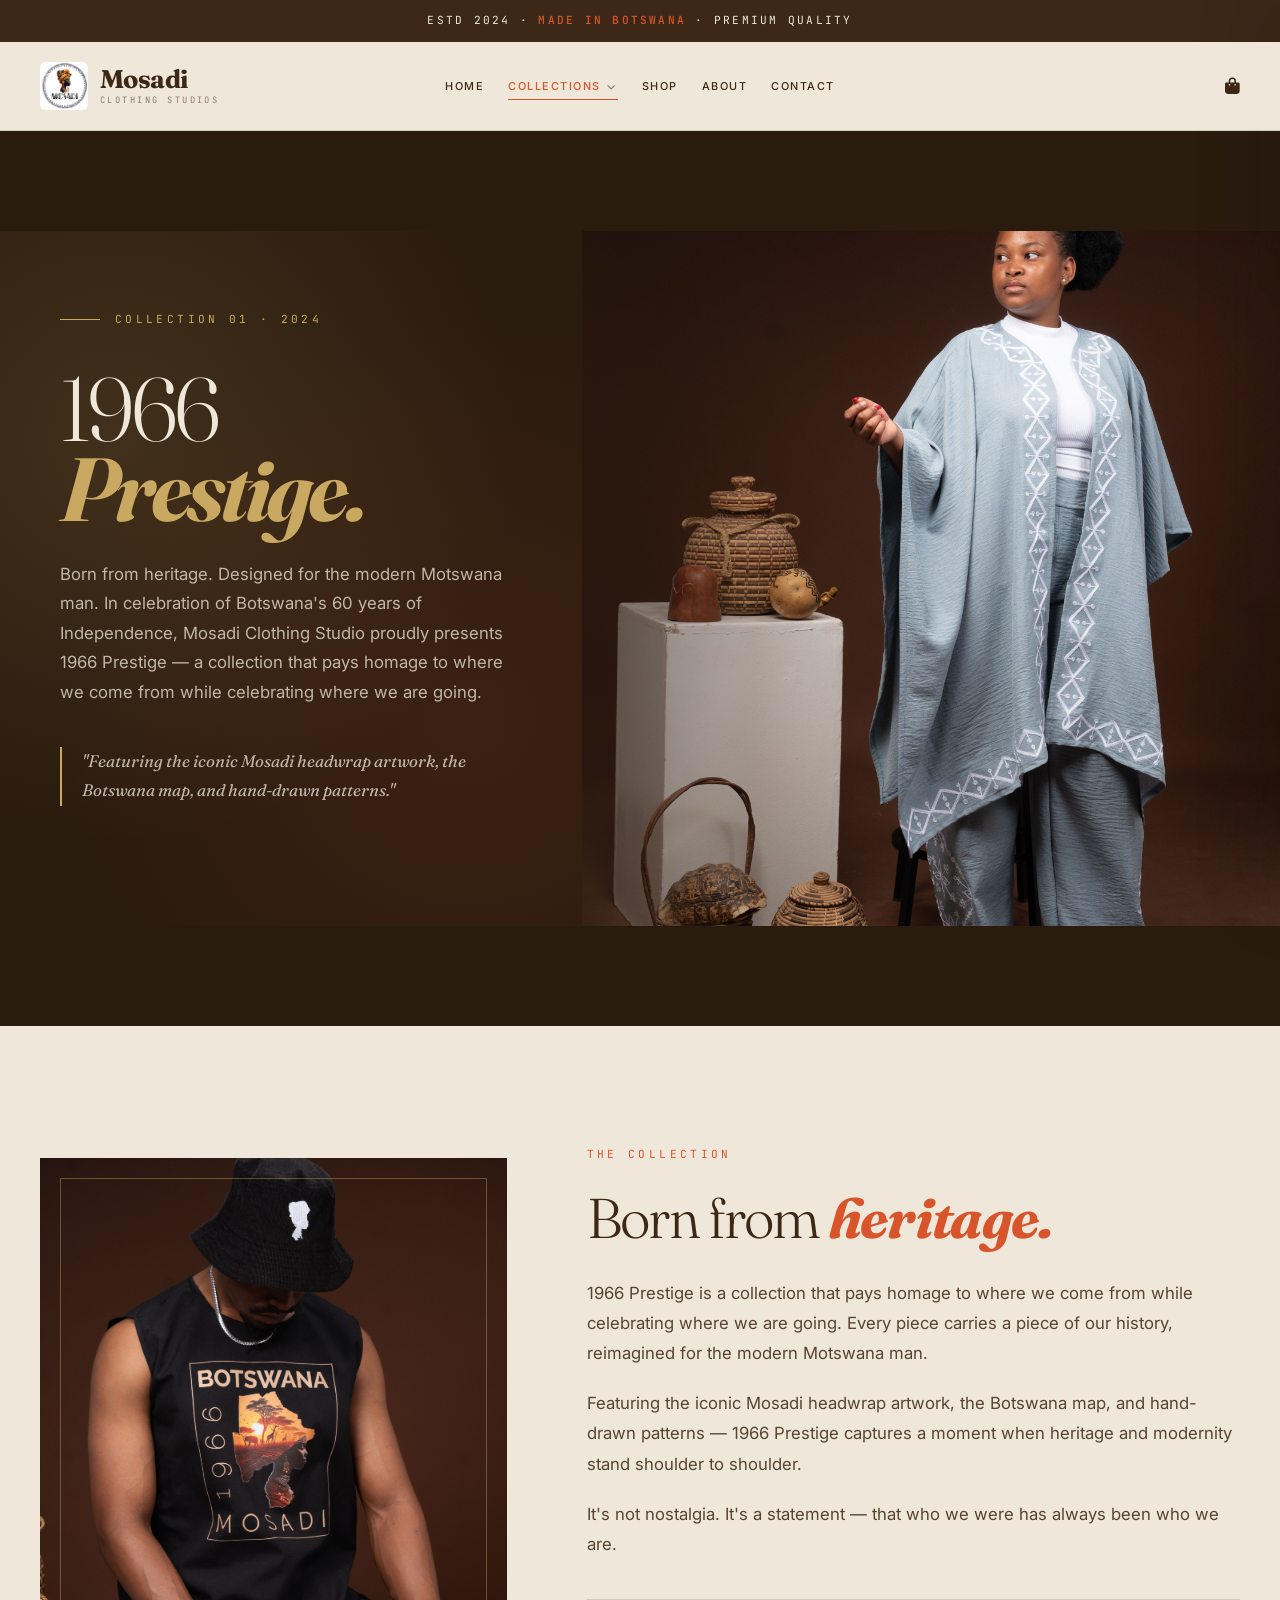
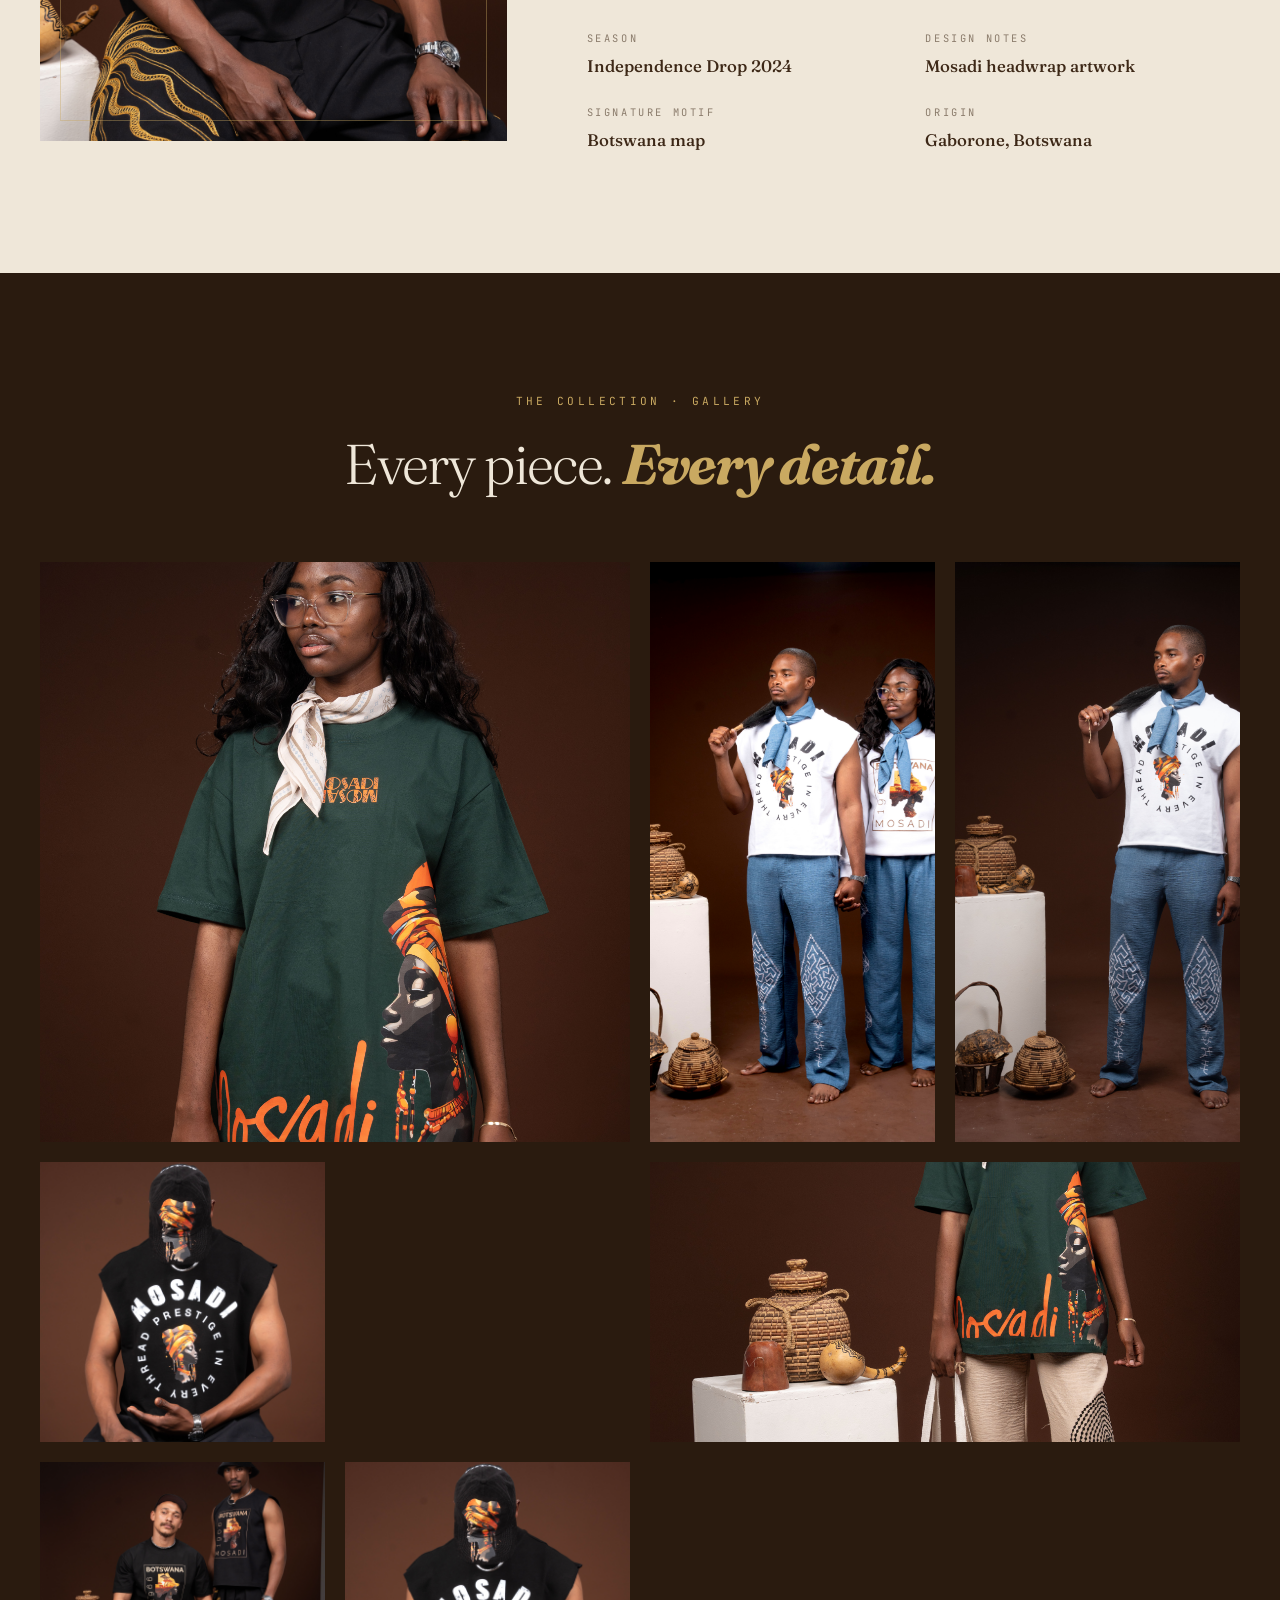
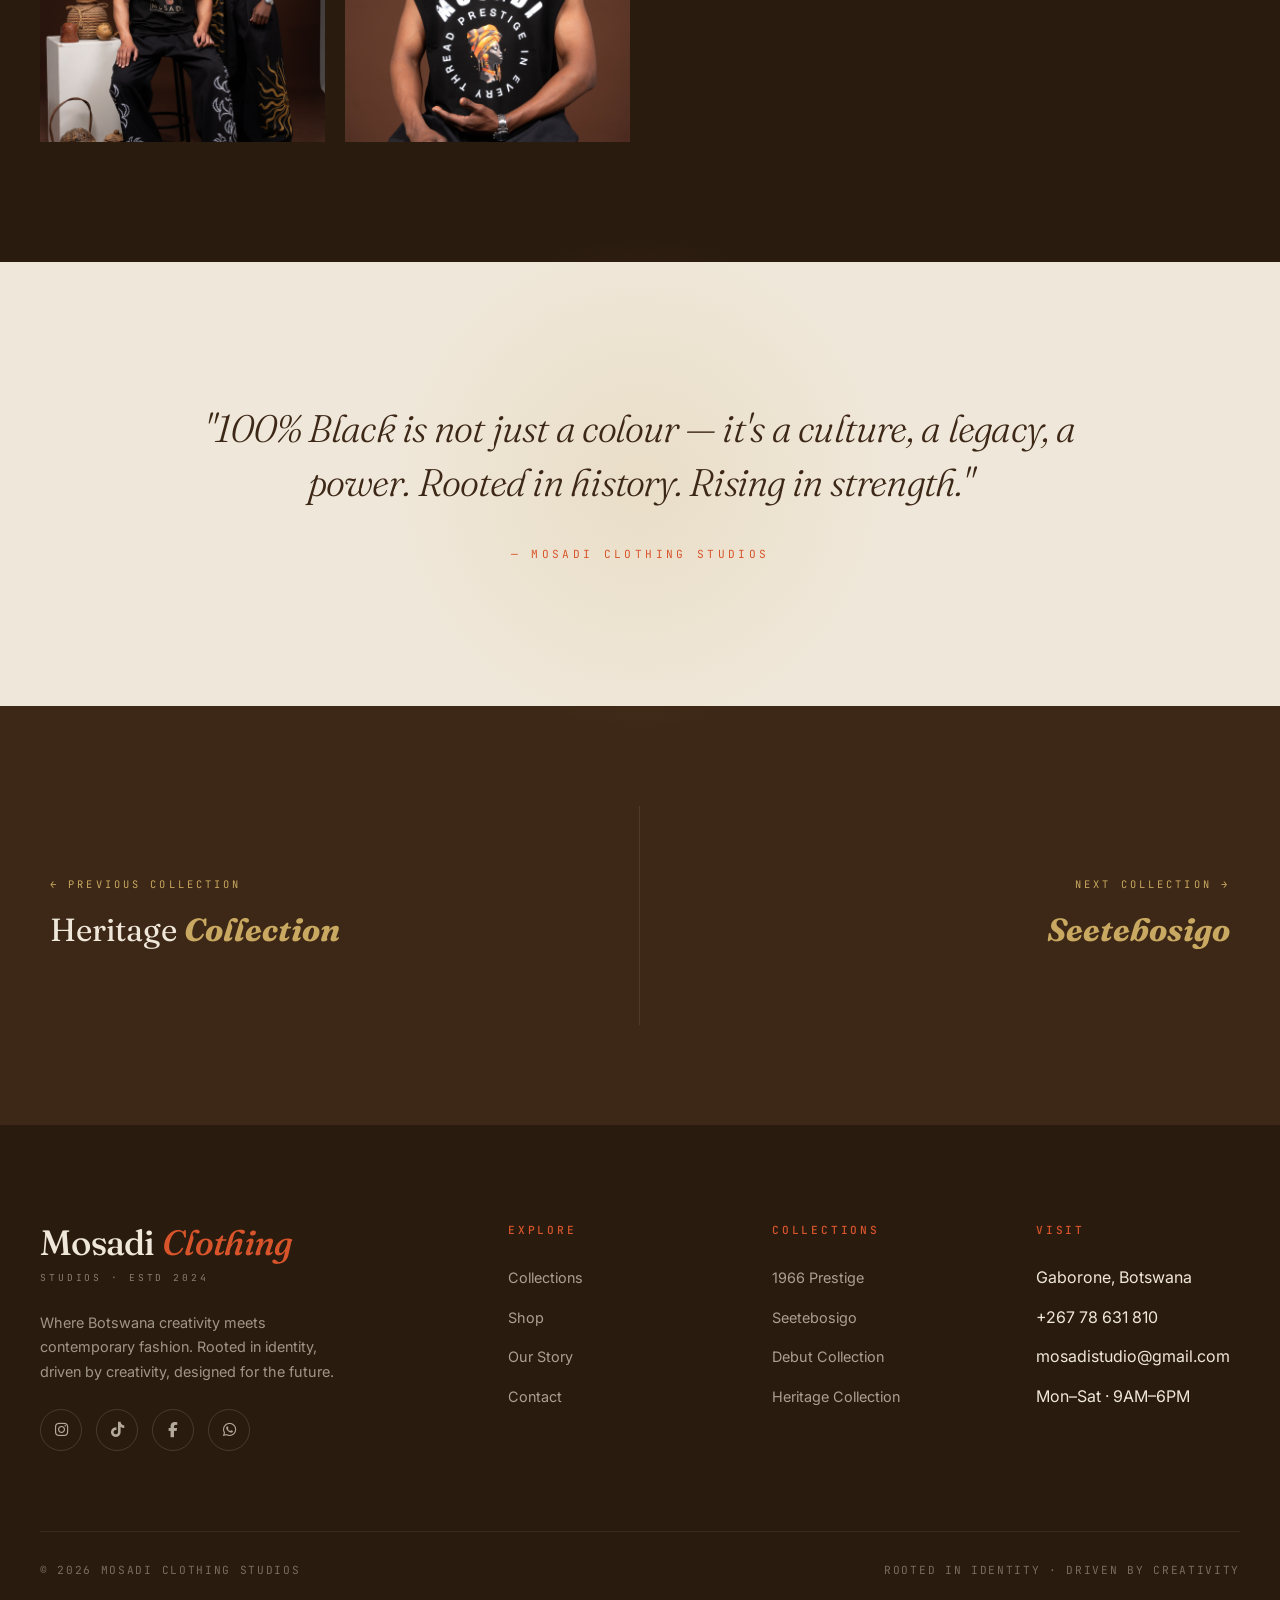
==== commit f5d35ba2: "Update 1966-prestige.html" ====
--- a/1966-prestige.html
+++ b/1966-prestige.html
@@ -605,7 +605,7 @@
                     <ul>
                         <li>Gaborone, Botswana</li>
                         <li>+267 78 631 810</li>
-                        <li>empiretwentynine@hotmail.com</li>
+                            <li>mosadistudio@gmail.com</li>
                         <li>Mon–Sat · 9AM–6PM</li>
                     </ul>
                 </div>
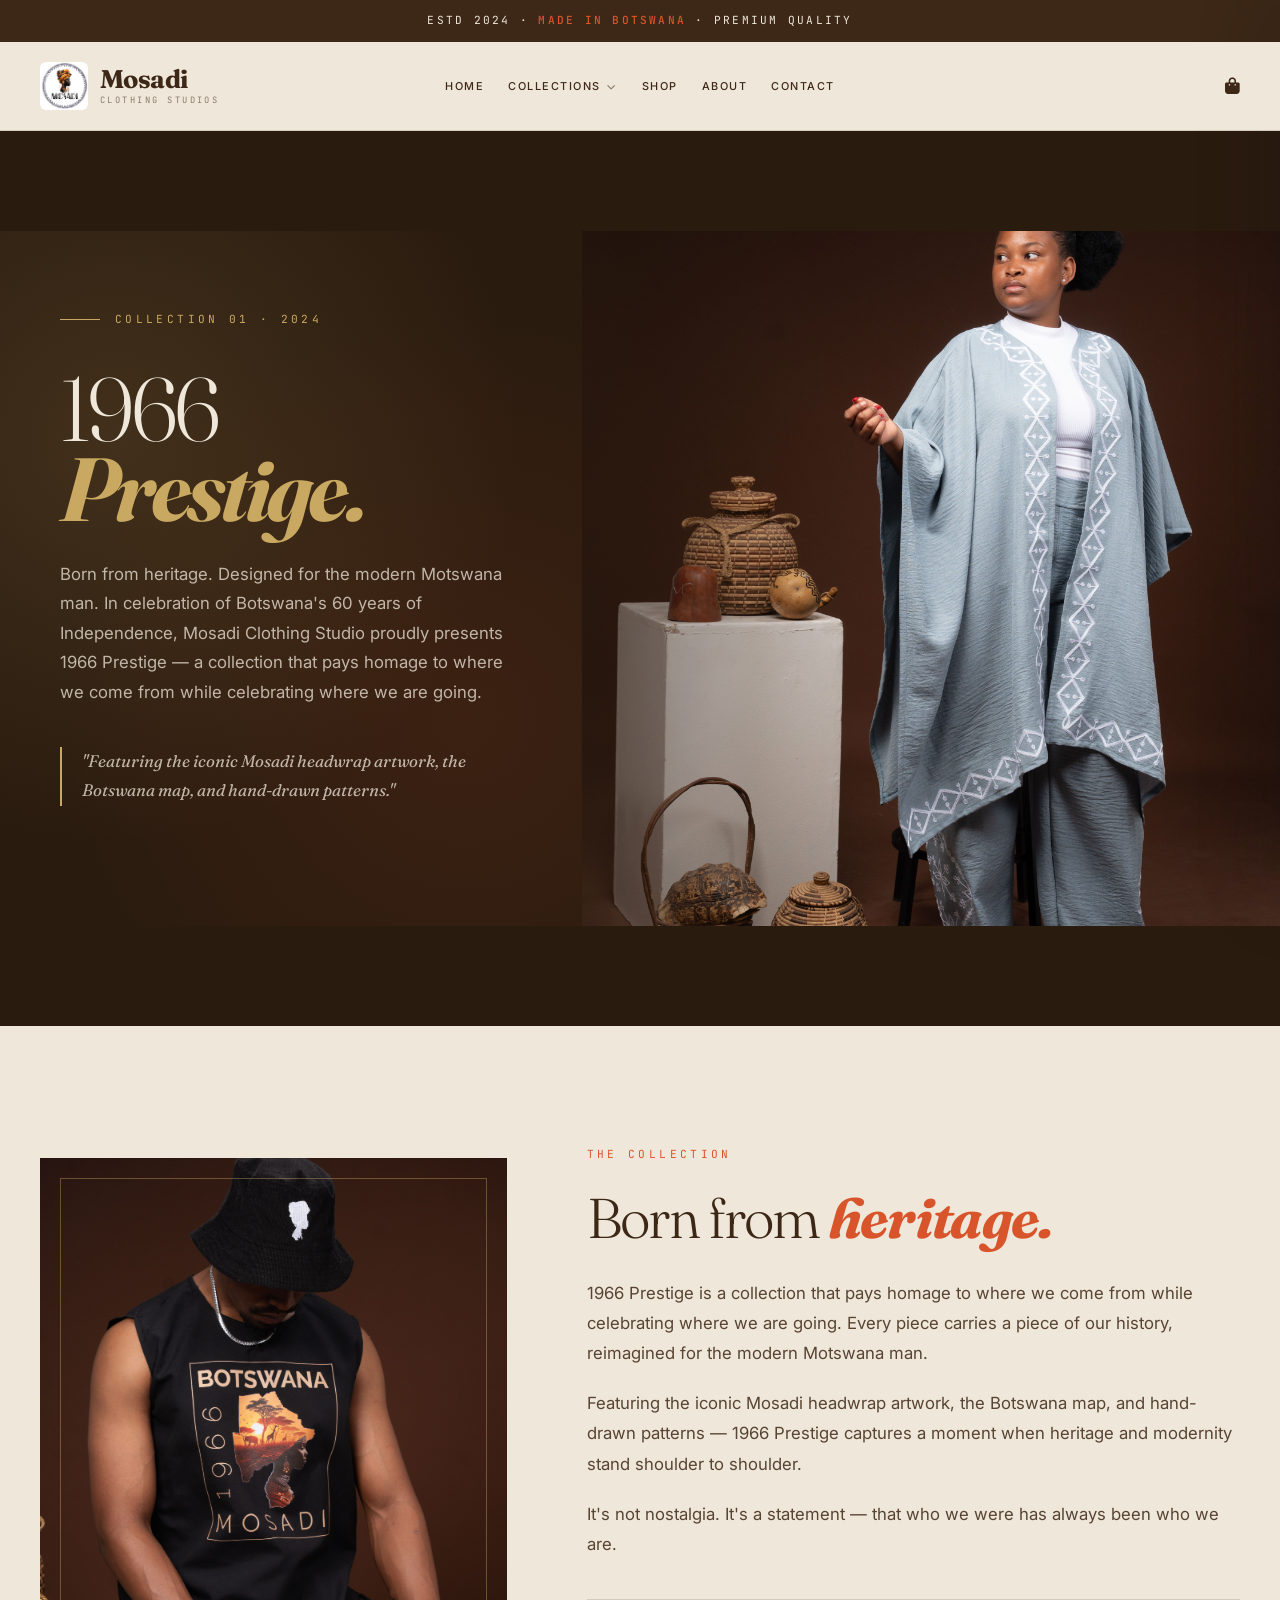
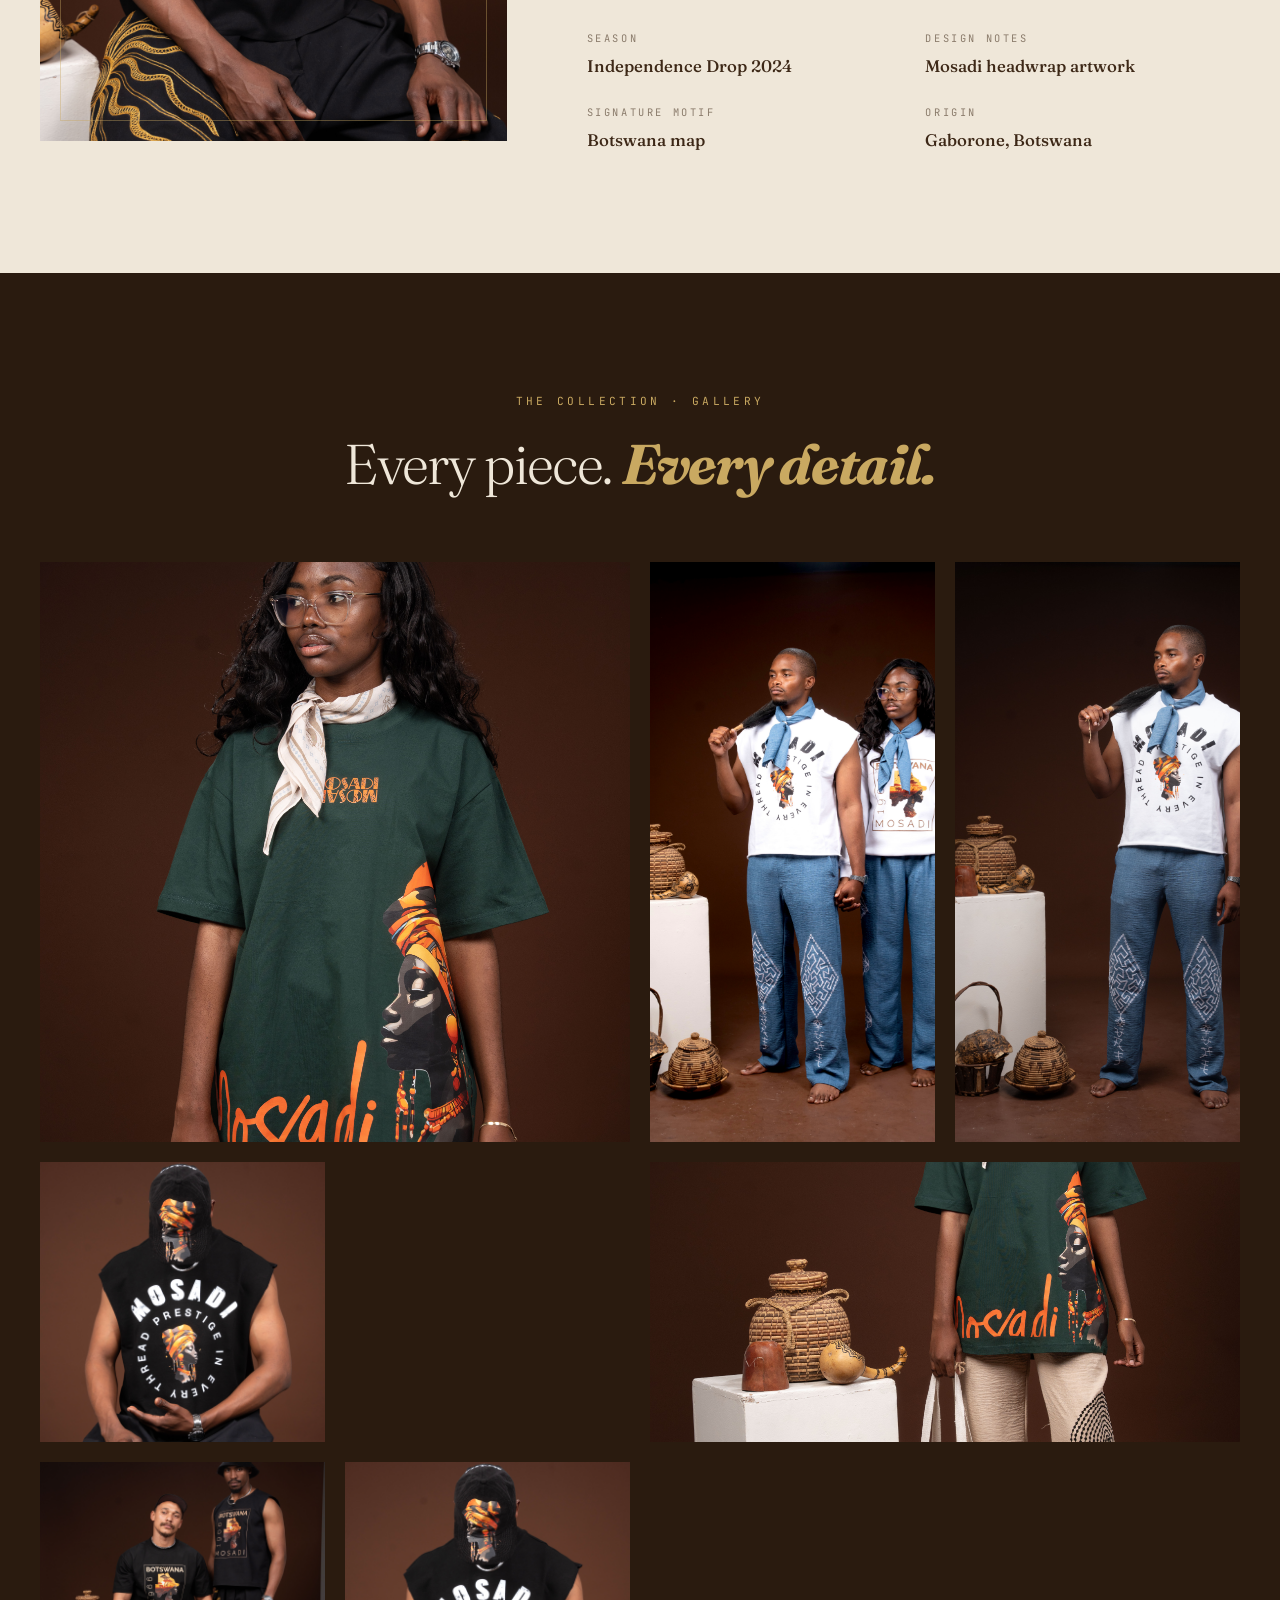
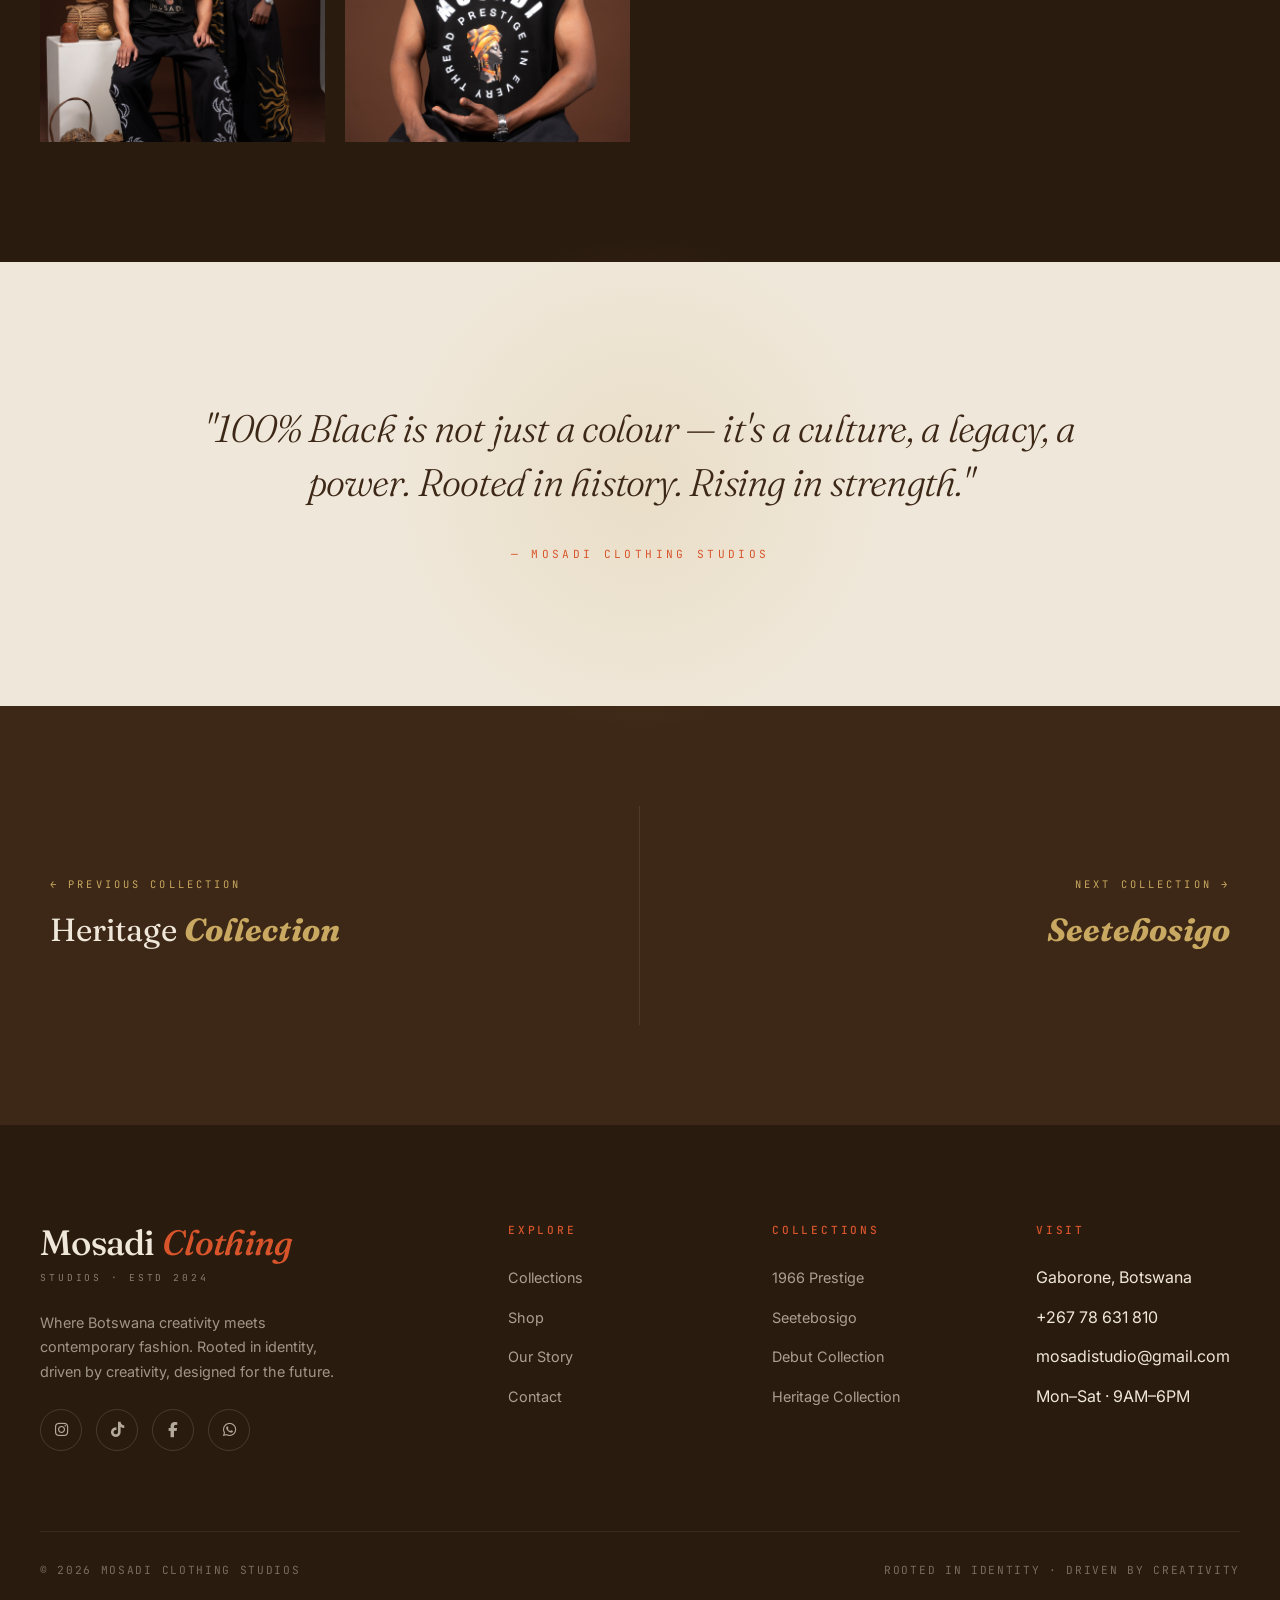
==== commit 5f7aeac7: "Refactor navigation dropdown for collections" ====
--- a/1966-prestige.html
+++ b/1966-prestige.html
@@ -405,13 +405,14 @@
                 <ul>
                     <li><a href="index.html">Home</a></li>
                     <li class="nav-dropdown">
-                        <a href="collections.html" class="active">Collections <i class="fas fa-chevron-down"></i></a>
-                        <div class="nav-dropdown-menu">
-                            <a href="1966-prestige.html"><span class="dropdown-num">01</span> 1966 Prestige</a>
-                            <a href="seetebosigo.html"><span class="dropdown-num">02</span> Seetebosigo</a>
-                            <a href="debut-collection.html"><span class="dropdown-num">03</span> Debut Collection</a>
-                            <a href="heritage-collection.html"><span class="dropdown-num">04</span> Heritage Collection</a>
-                        </div>
+                       <a href="collections.html">Collections <i class="fas fa-chevron-down"></i></a>
+    <div class="nav-dropdown-menu"> <a href="debut-collection.html"><span class="dropdown-num">03</span> Debut Collection</a>  
+        <a href="heritage-collection.html"><span class="dropdown-num">04</span> Heritage Collection</a>
+        <a href="1966-prestige.html"><span class="dropdown-num">01</span> 1966 Prestige</a>
+        <a href="seetebosigo.html"><span class="dropdown-num">02</span> Seetebosigo</a>
+       
+     
+    </div>
                     </li>
                     <li><a href="shop.html">Shop</a></li>
                     <li><a href="about.html">About</a></li>
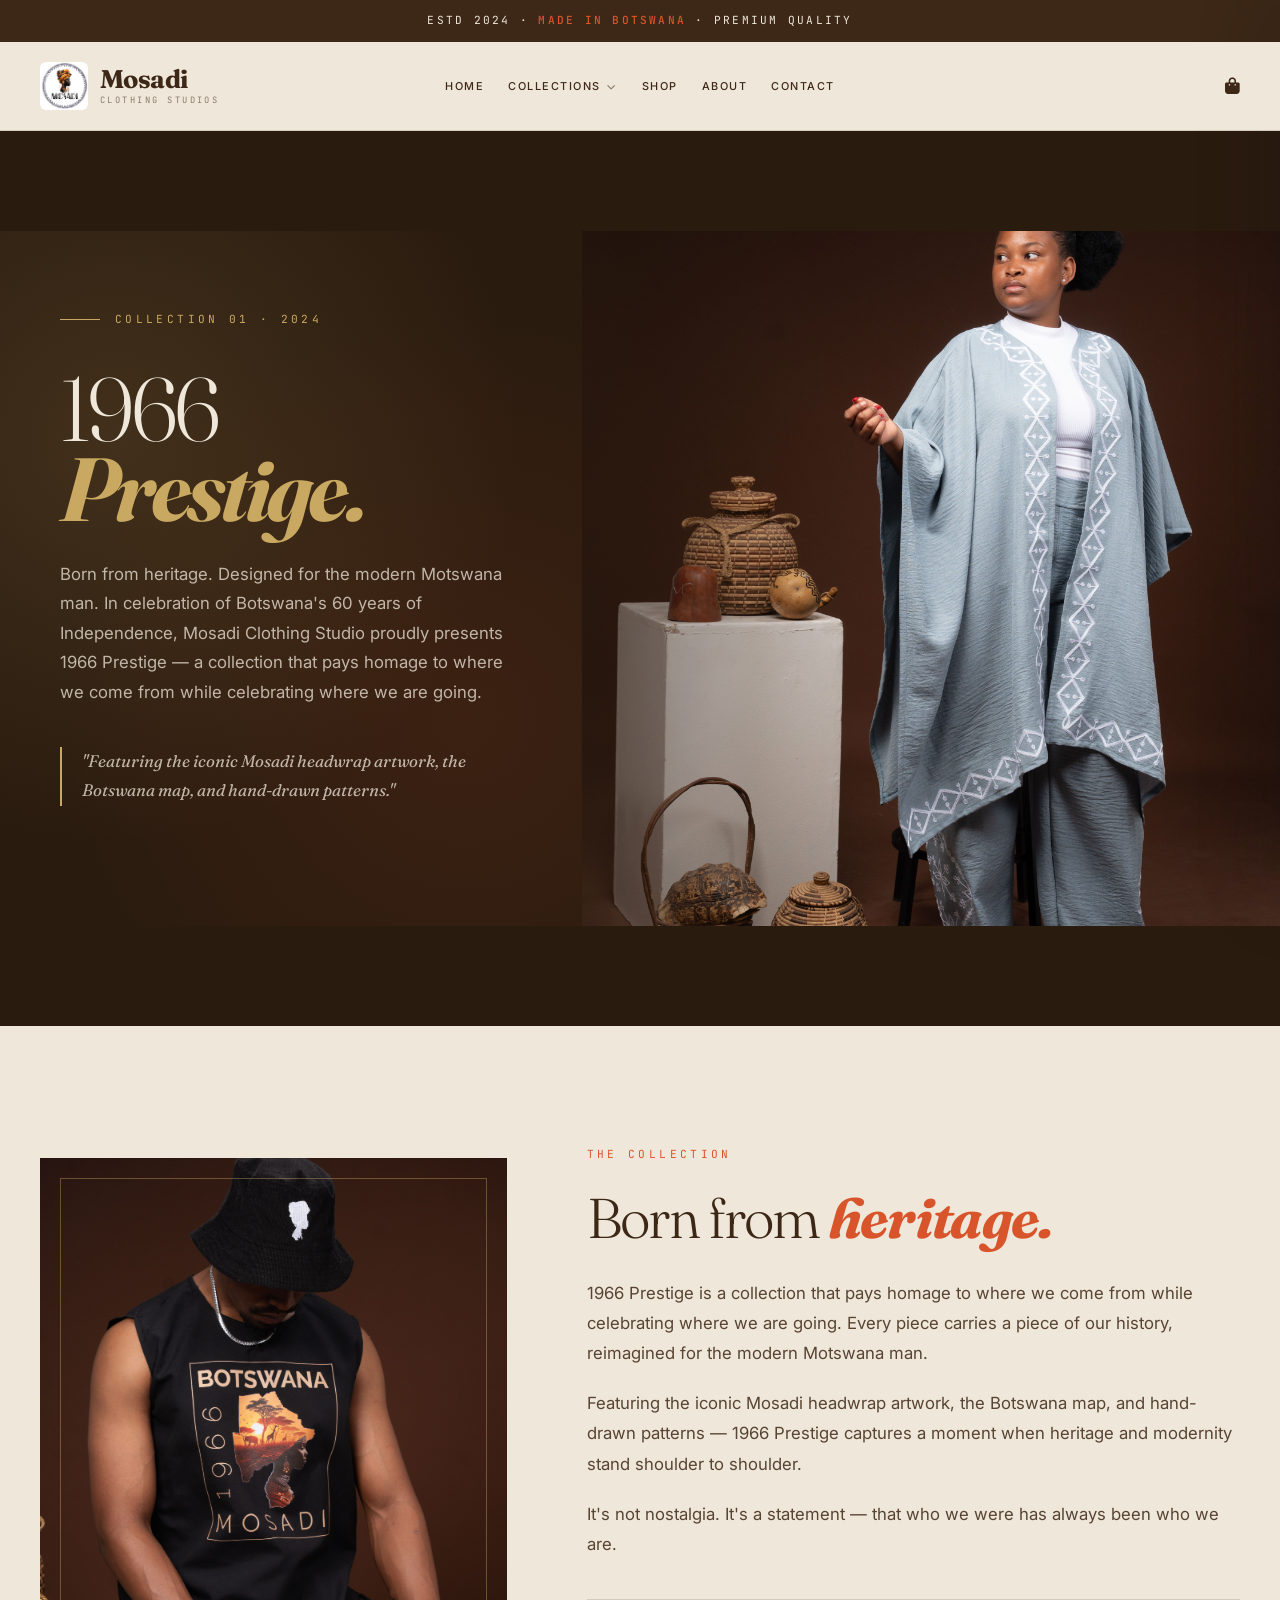
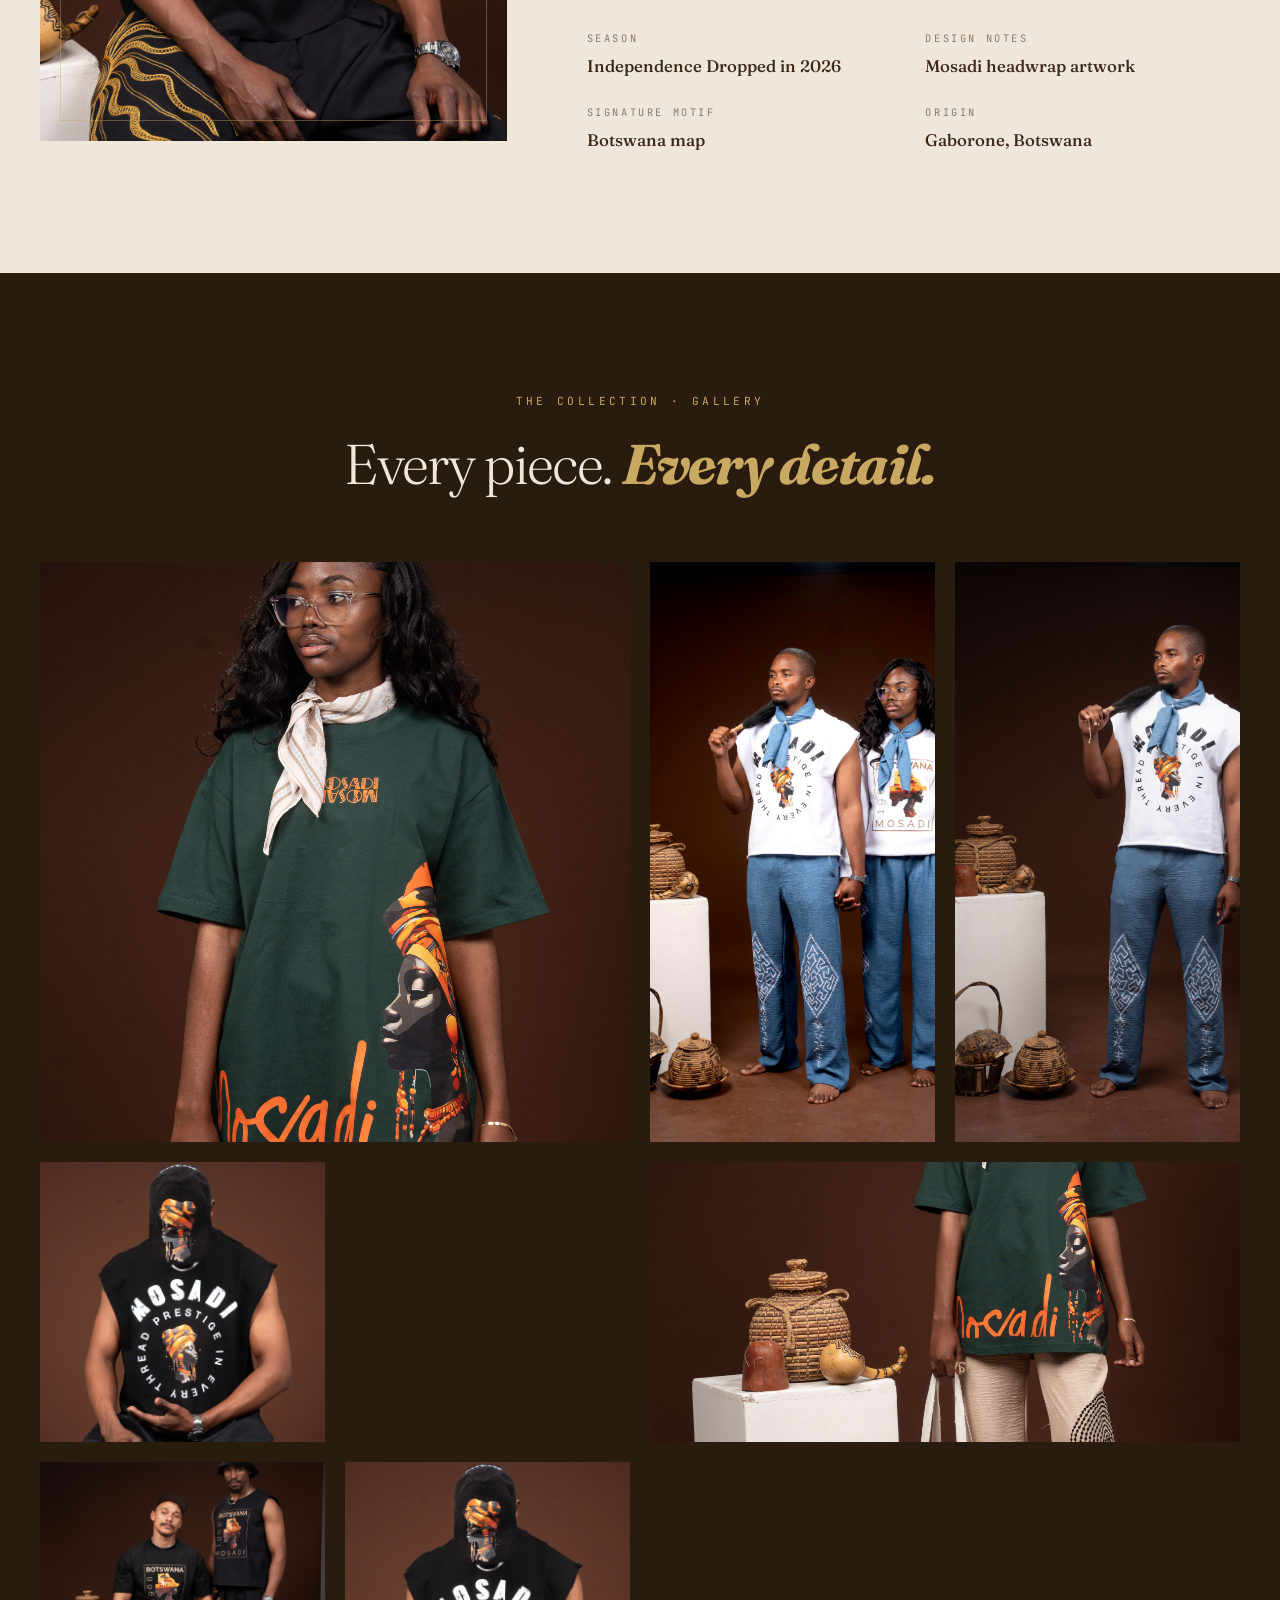
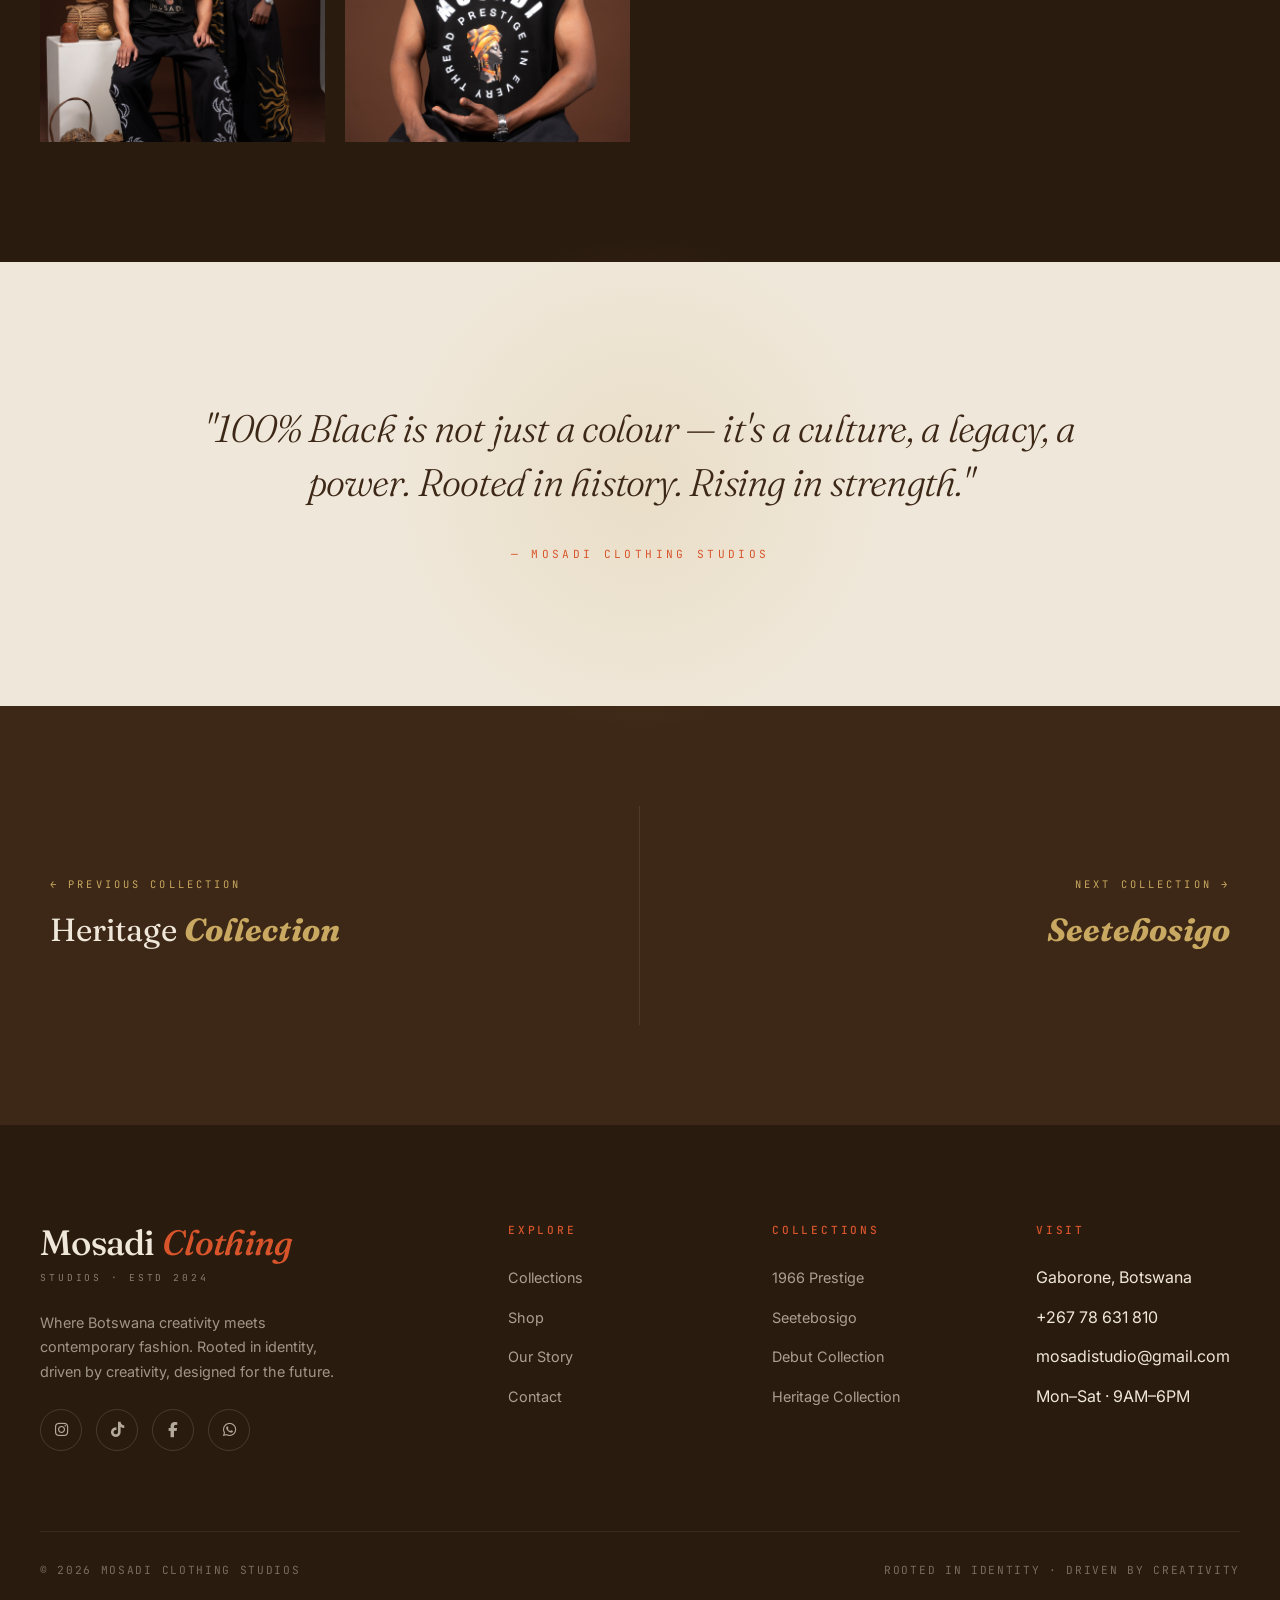
==== commit 182ccdee: "Update 1966-prestige.html" ====
--- a/1966-prestige.html
+++ b/1966-prestige.html
@@ -406,11 +406,10 @@
                     <li><a href="index.html">Home</a></li>
                     <li class="nav-dropdown">
                        <a href="collections.html">Collections <i class="fas fa-chevron-down"></i></a>
-    <div class="nav-dropdown-menu"> <a href="debut-collection.html"><span class="dropdown-num">03</span> Debut Collection</a>  
-        <a href="heritage-collection.html"><span class="dropdown-num">04</span> Heritage Collection</a>
-        <a href="1966-prestige.html"><span class="dropdown-num">01</span> 1966 Prestige</a>
-        <a href="seetebosigo.html"><span class="dropdown-num">02</span> Seetebosigo</a>
-       
+    <div class="nav-dropdown-menu"> <a href="debut-collection.html"><span class="dropdown-num">01</span> Debut Collection</a>  
+        <a href="heritage-collection.html"><span class="dropdown-num">02</span> Heritage Collection</a>
+        <a href="seetebosigo.html"><span class="dropdown-num">03</span> Seetebosigo</a>
+         <a href="1966-prestige.html"><span class="dropdown-num">04</span> 1966 Prestige</a>
      
     </div>
                     </li>
@@ -455,7 +454,7 @@
                     <div class="p-story-notes">
                         <div>
                             <span class="p-story-note-label">Season</span>
-                            <span class="p-story-note-value">Independence Drop 2024</span>
+                            <span class="p-story-note-value">Independence Dropped in 2026</span>
                         </div>
                         <div>
                             <span class="p-story-note-label">Design Notes</span>
@@ -495,14 +494,14 @@
                     <!-- Tall images -->
                     <div class="p-gallery-item tall" style="background-image: url('IMG_2146.jpeg');">
                         <div class="p-gallery-caption">
-                            <h3>Heritage Hoodie</h3>
+                            <h3>1966 Set</h3>
                             <span>Signature Cut</span>
                         </div>
                     </div>
 
                     <div class="p-gallery-item tall" style="background-image: url('IMG_2143.jpeg');">
                         <div class="p-gallery-caption">
-                            <h3>Botswana Wide-Leg Set</h3>
+                            <h3>Pula Prestige Set</h3>
                             <span>Full Look</span>
                         </div>
                     </div>
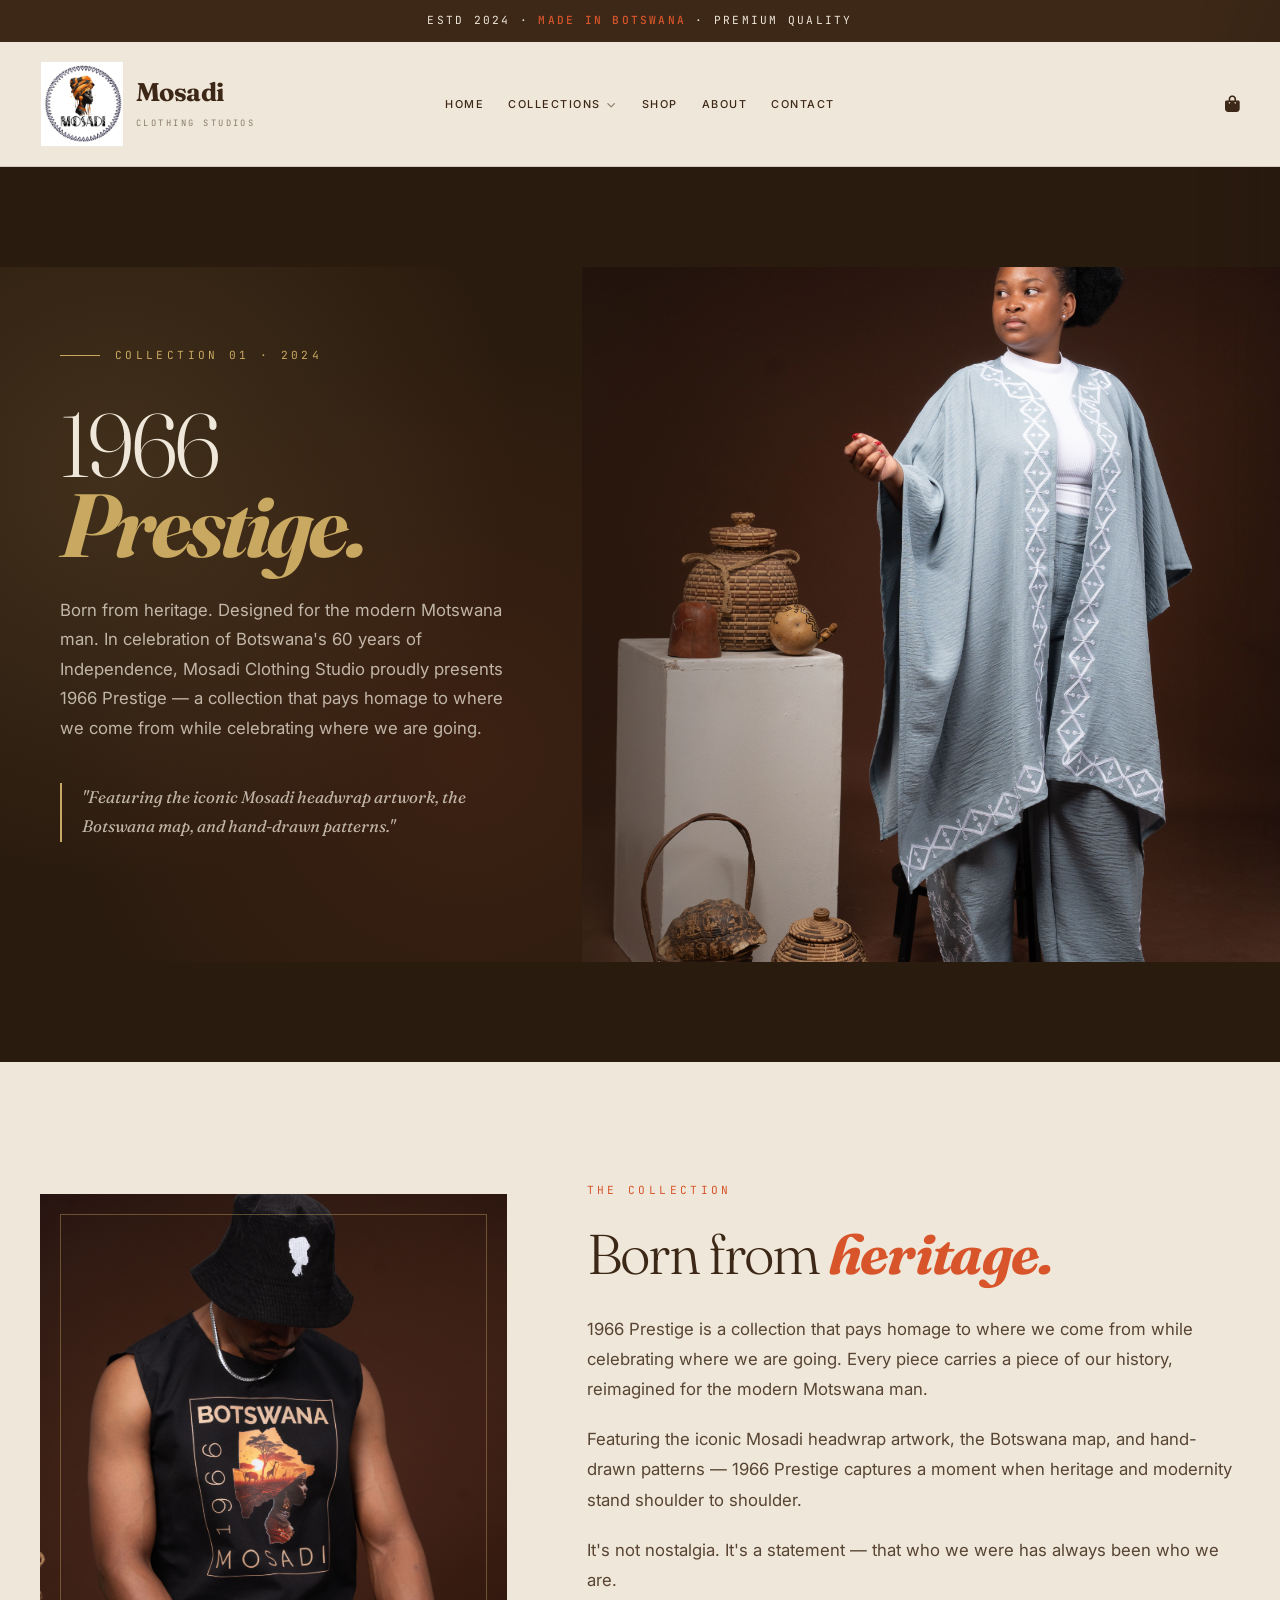
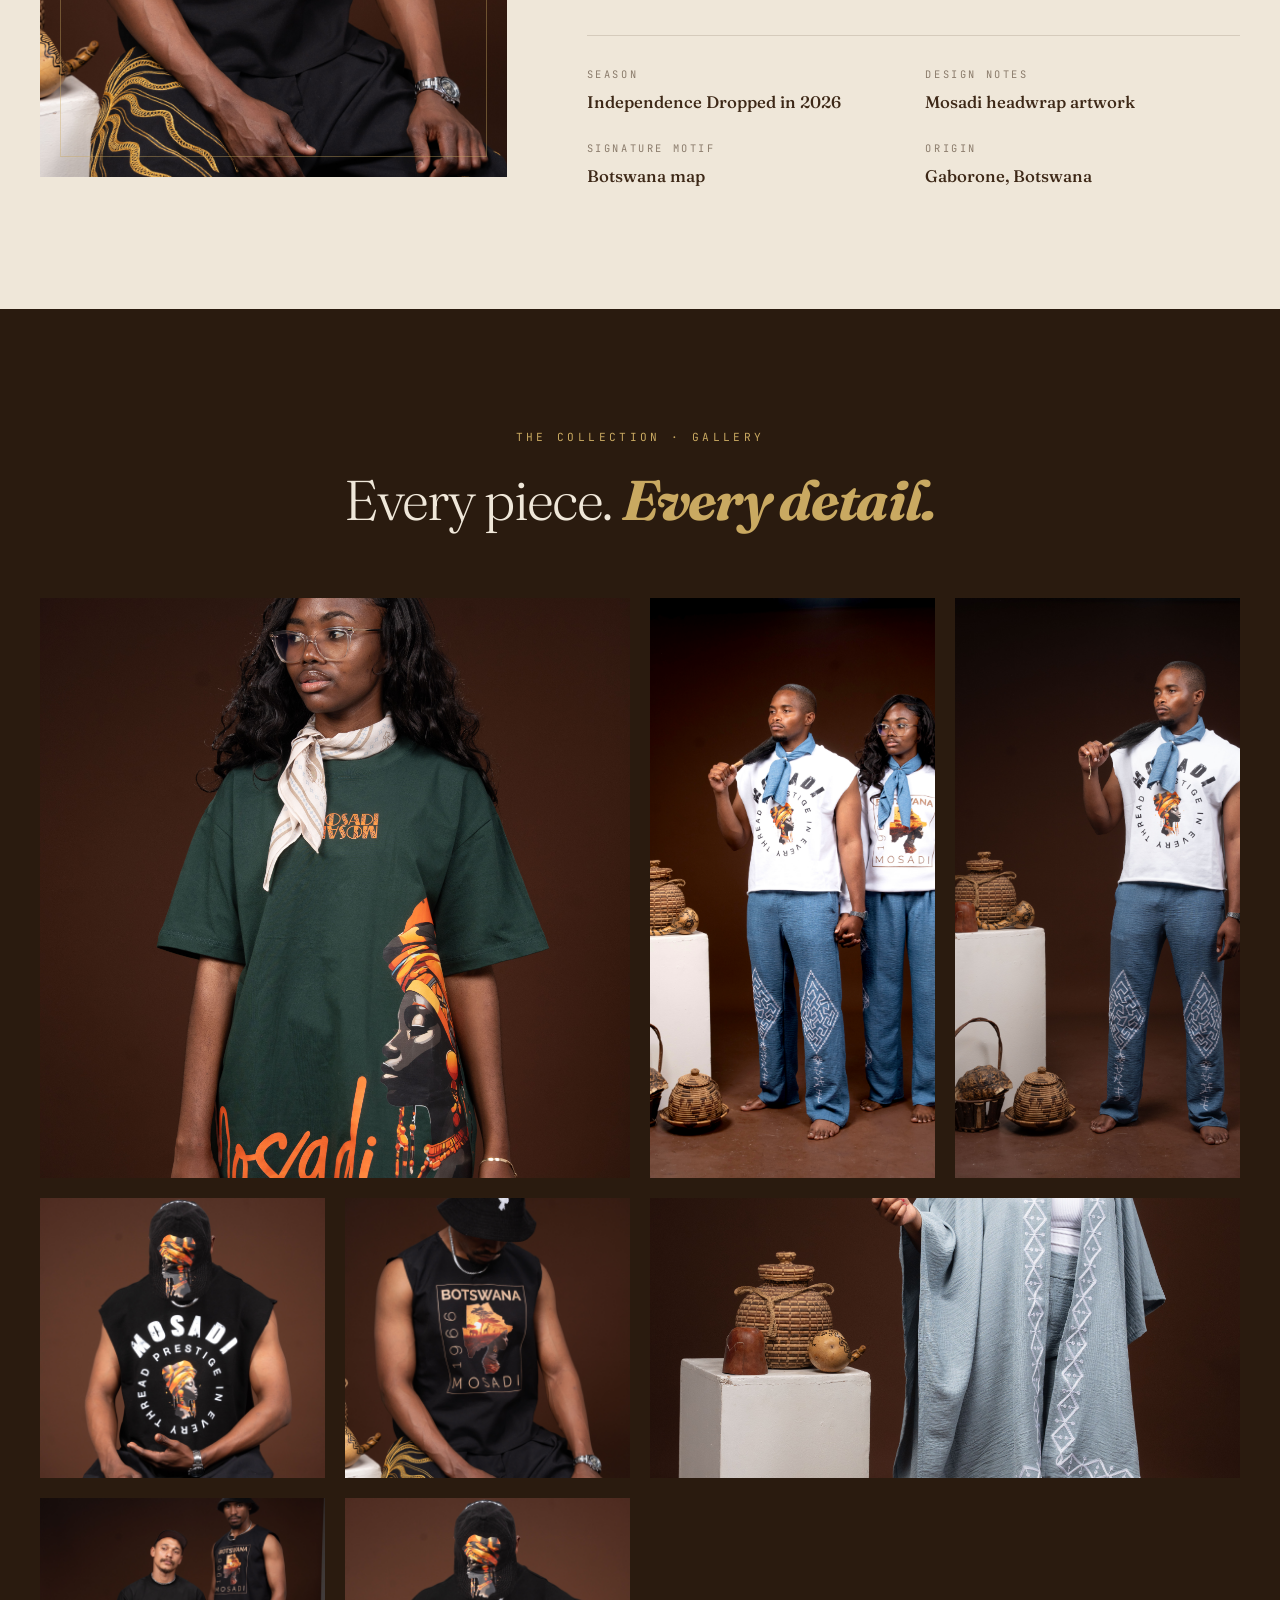
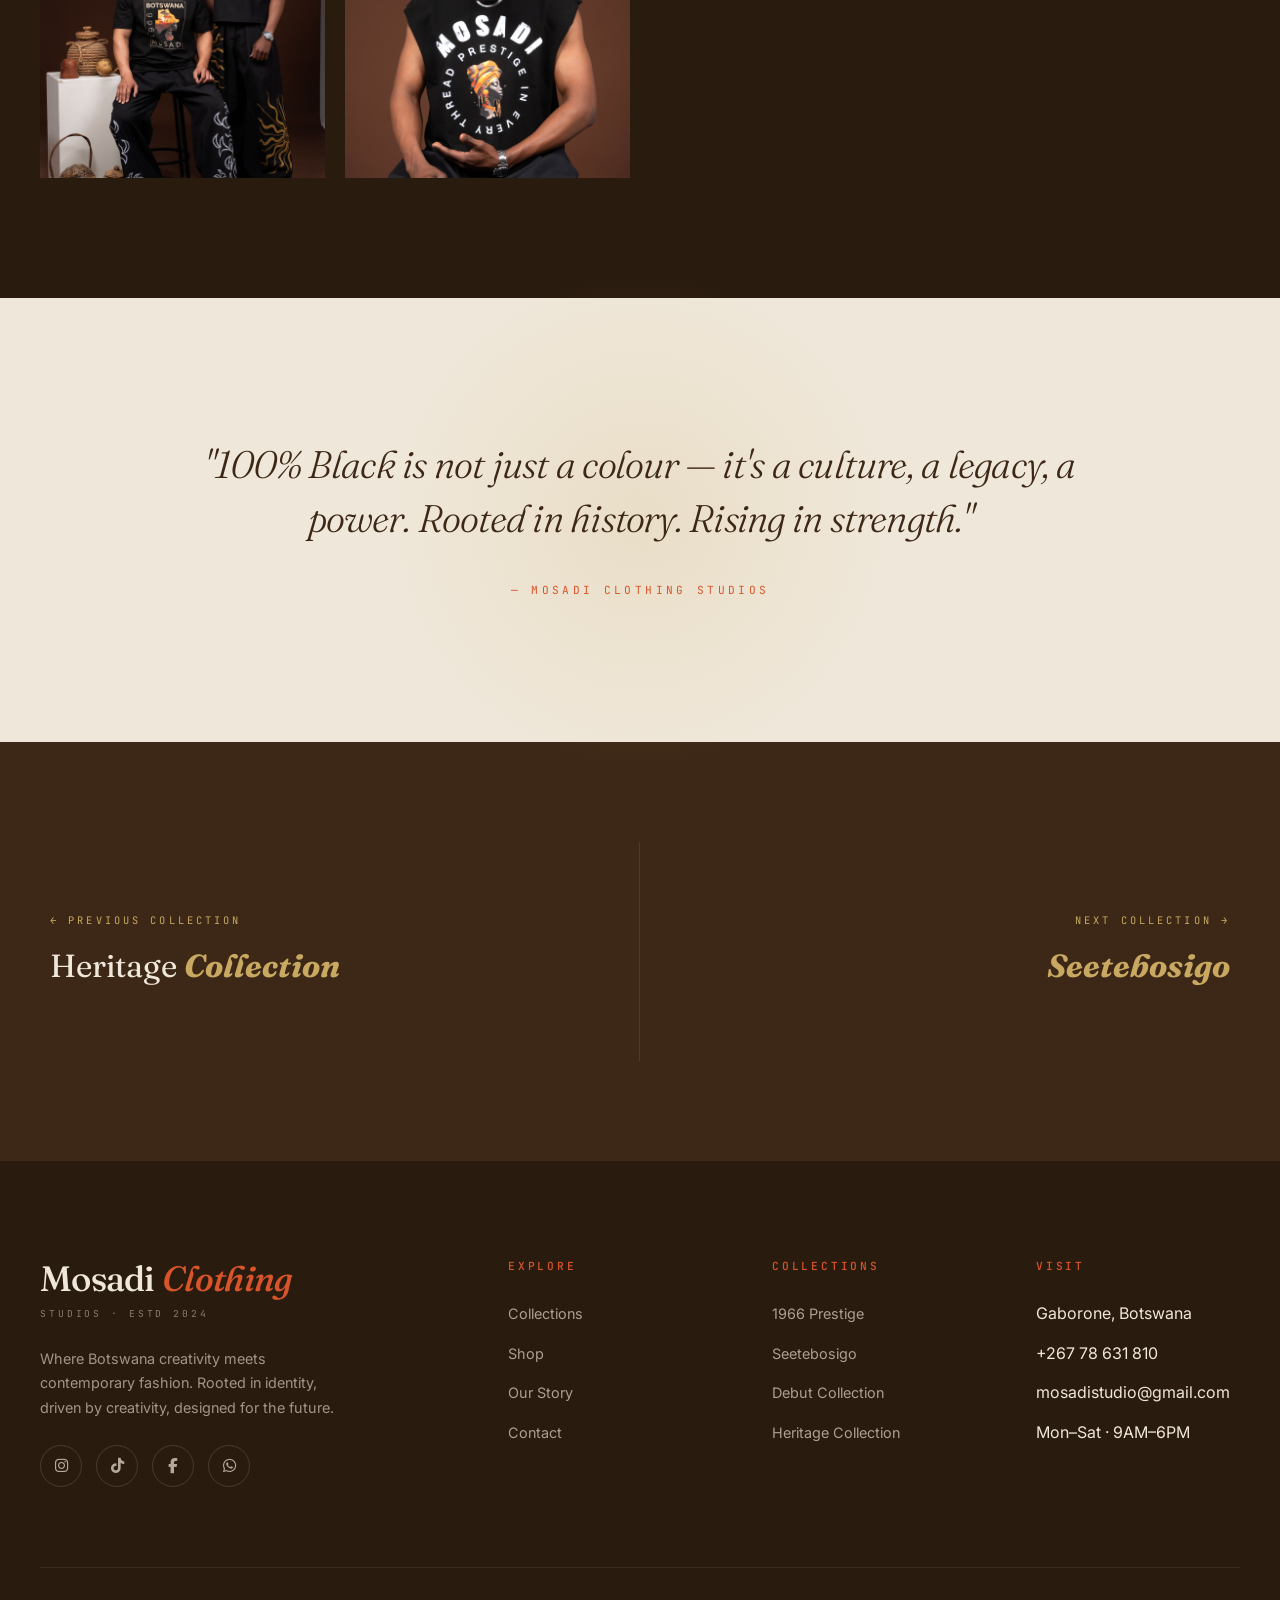
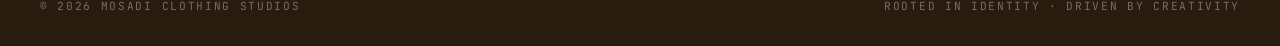
==== commit 7df43d87: "Update 1966-prestige.html" ====
--- a/1966-prestige.html
+++ b/1966-prestige.html
@@ -486,7 +486,7 @@
                     <!-- Hero image — 2x2 -->
                     <div class="p-gallery-item hero-item" style="background-image: url('IMG_2313.jpeg');">
                         <div class="p-gallery-caption">
-                            <h3>1966 Prestige — Hero Look</h3>
+                            <h3>1966 Prestige</h3>
                             <span>Collection Signature</span>
                         </div>
                     </div>
@@ -494,14 +494,14 @@
                     <!-- Tall images -->
                     <div class="p-gallery-item tall" style="background-image: url('IMG_2146.jpeg');">
                         <div class="p-gallery-caption">
-                            <h3>1966 Set</h3>
+                            <h3>1966 Prestige  Set</h3>
                             <span>Signature Cut</span>
                         </div>
                     </div>
 
                     <div class="p-gallery-item tall" style="background-image: url('IMG_2143.jpeg');">
                         <div class="p-gallery-caption">
-                            <h3>Pula Prestige Set</h3>
+                            <h3>1966 Prestige Set</h3>
                             <span>Full Look</span>
                         </div>
                     </div>
@@ -514,7 +514,7 @@
                         </div>
                     </div>
 
-                    <div class="p-gallery-item" style="background-image: url('IMG_2138%20(1).jpeg);">
+                    <div class="p-gallery-item" style="background-image: url('IMG_2314.jpeg');">
                         <div class="p-gallery-caption">
                             <h3>Botswana Map Print</h3>
                             <span>Signature Motif</span>
@@ -522,7 +522,7 @@
                     </div>
 
                     <!-- Wide image -->
-                    <div class="p-gallery-item wide" style="background-image: url('IMG_2137.jpeg');">
+                    <div class="p-gallery-item wide" style="background-image: url('IMG_2333%20(1).jpeg');">
                         <div class="p-gallery-caption">
                             <h3>Independence Edition Set</h3>
                             <span>Full Coordination</span>
@@ -532,7 +532,7 @@
                     <!-- More standard images -->
                     <div class="p-gallery-item" style="background-image: url('IMG_2136.jpeg');">
                         <div class="p-gallery-caption">
-                            <h3>Hand-Drawn Patterns</h3>
+                            <h3>Pula Prestige Set</h3>
                             <span>Detail Shot</span>
                         </div>
                     </div>
--- a/style.css
+++ b/style.css
@@ -91,18 +91,22 @@
 }
 
 .logo-mark {
-    width: 48px;
-    height: 48px;
-    object-fit: cover;
-    border-radius: 6px;
+    width: 84px;
+    height: 84px;
+    object-fit: contain;
+   
+    border-radius: 0px;
+    padding: 0;
+   box-shadow  :none;
+   box-shadow : none;
     flex-shrink: 0;
-    background: var(--choc);
+    background: none;
 }
 
 .logo-text {
     display: flex;
     flex-direction: column;
-    gap: 3px;
+    gap: 14px;
     line-height: 1;
     min-width: 0;
 }
